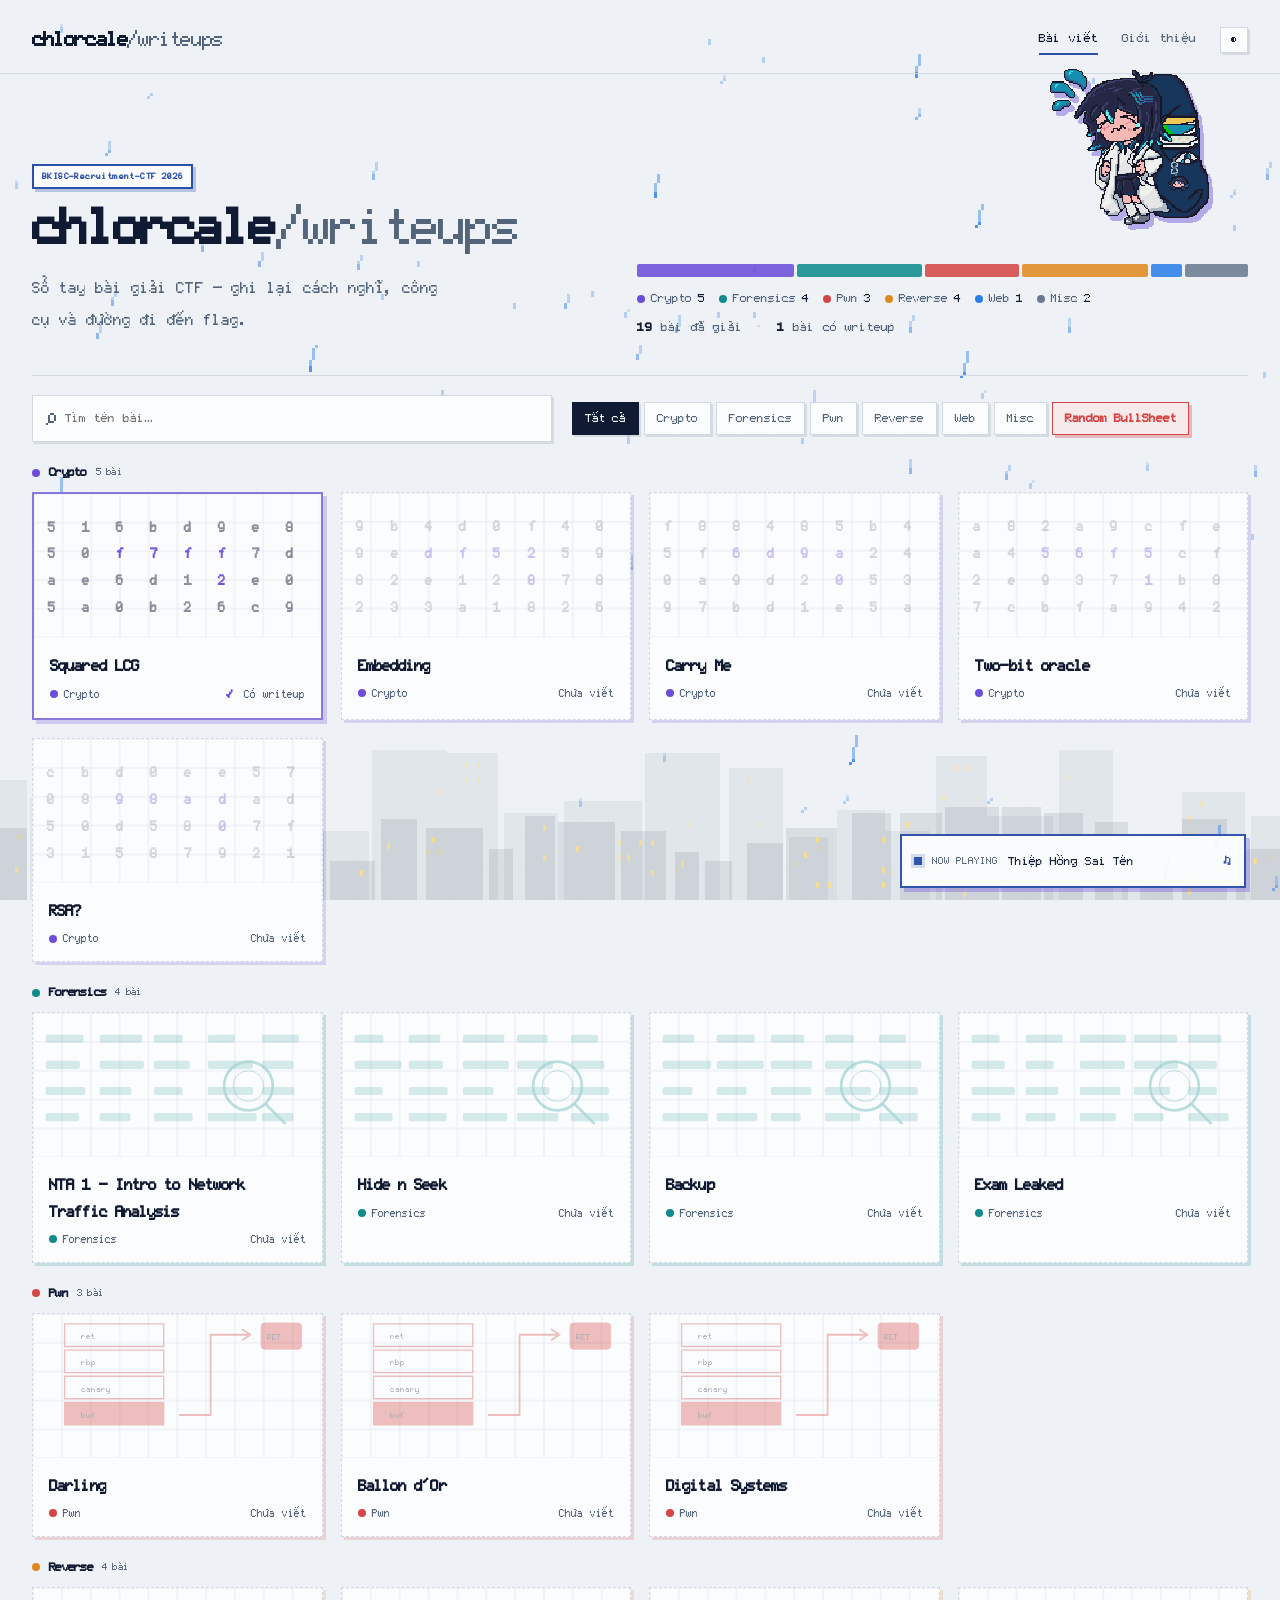
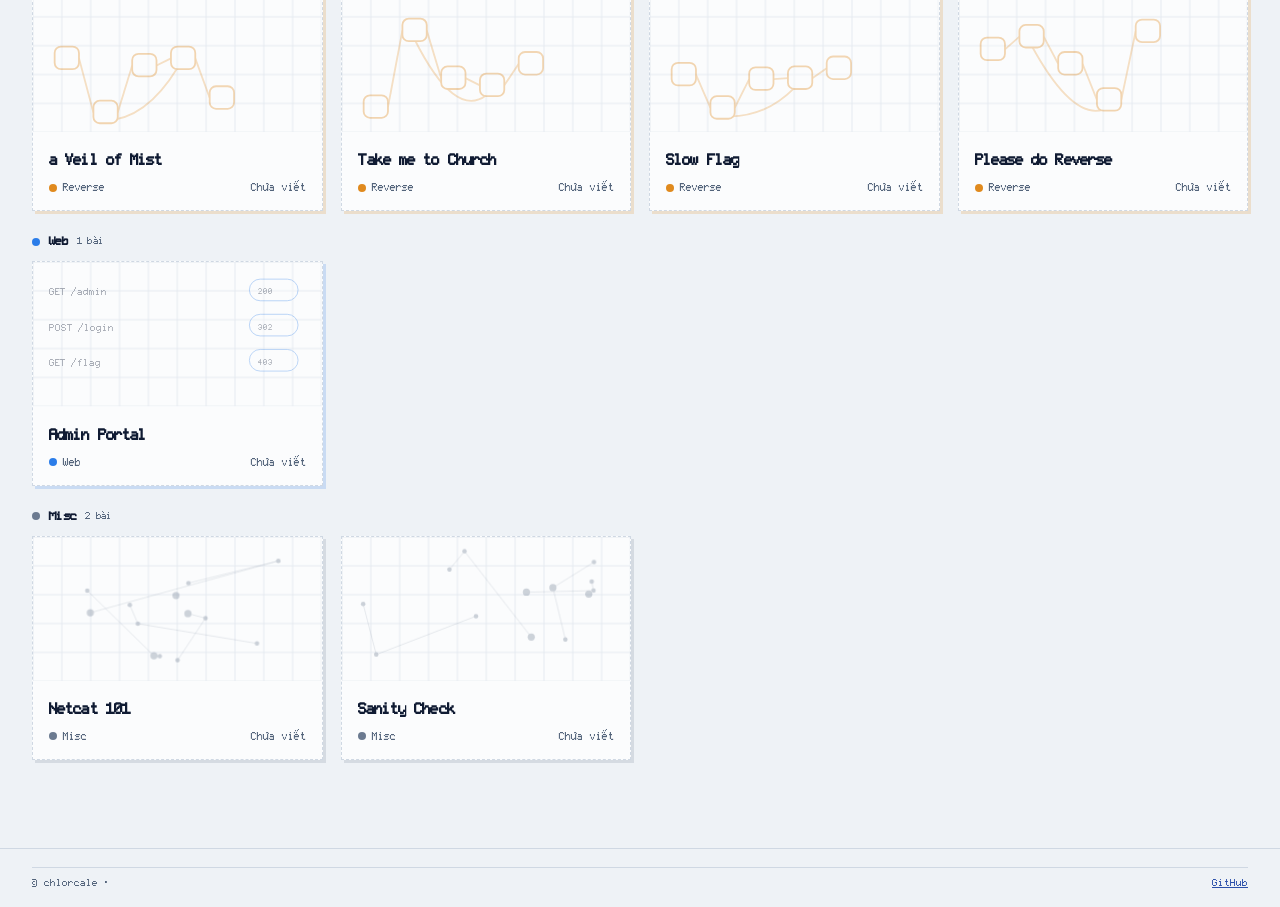
==== index.html @ 77389b3e "fix position" ====
﻿<!doctype html>
<html lang="vi">
<head>
<meta charset="utf-8">
<meta name="viewport" content="width=device-width, initial-scale=1">
<meta name="description" content="Sổ tay writeup CTF của chlorcale — ghi lại đề bài, kỹ thuật và cách giải.">
<meta property="og:type" content="website">
<meta property="og:title" content="BKISC-Recruitment-CTF 2026 · chlorcale/writeups">
<meta property="og:description" content="Sổ tay những bài CTF đã giải — ghi lại cách nghĩ, công cụ và đường đi đến flag.">
<meta property="og:url" content="https://chlorcale.github.io/">
<title>BKISC-Recruitment-CTF 2026 · chlorcale/writeups</title>
<link rel="icon" type="image/svg+xml" href="favicon.svg">
<link rel="preconnect" href="https://fonts.googleapis.com">
<link rel="preconnect" href="https://fonts.gstatic.com" crossorigin>
<link rel="stylesheet" media="print" onload="this.media='all'" href="https://fonts.googleapis.com/css2?family=Barlow+Condensed:wght@600;700;800&family=Inter:wght@400;500;600;700&family=JetBrains+Mono:wght@400;600&family=Newsreader:ital,opsz,wght@0,6..72,400;0,6..72,600;1,6..72,400&display=swap&subset=vietnamese">
<link rel="stylesheet" href="style.css?v=20261029-2">
</head>
<body>
<header class="top">
  <a class="brand" href="#/">chlorcale<span>/writeups</span></a>
  <nav>
    <a href="#/" data-v="home">Bài viết</a>
    <a href="#/about" data-v="about">Giới thiệu</a>
    <button id="theme-toggle" class="theme-toggle" type="button" aria-label="Đổi giao diện" aria-pressed="false">◐</button>
  </nav>
</header>
<canvas id="rain" class="ambient-rain" aria-hidden="true"></canvas>
<div id="chloe-backdrop" class="page-backdrop" aria-hidden="true">
  <span class="backdrop-label">CHLOR / PIXEL ARCHIVE</span>
  <div class="backdrop-terminal" aria-hidden="true"><span>BKISC // SECURE ARCHIVE</span><b>ACCESS GRANTED</b><code>01000010 01001011<br>CTF 2026 · PIXEL SYSTEM</code><i>▰ ▱ ▰ ▰ ▱ ▰ ▱ ▰</i></div>
  <span class="backdrop-caption">CTF NOTES · PIXEL NIGHT</span>
</div>
<div id="melanie-sprite" class="melanie-sprite" role="img" aria-label="Melanie, sprite pixel chuyển động">
  <span class="sprite-name">Melanie</span>
  <img class="melanie-art" src="assets/melanie-hcmut.png" data-still="assets/melanie-hcmut.png" data-animation="assets/melanie-hcmut.webp" alt="Melanie sprite">
</div>
<main id="app"><p class="muted">Đang tải…</p></main>
<footer class="site-footer">
  <div class="footer-credit">© chlorcale · <a href="https://github.com/chlorcale">GitHub</a></div>
</footer>
<aside class="footer-music music-dock" id="music-dock" aria-label="Danh sách nhạc">
  <div id="music-dock-panel" class="dock-panel">
    <div class="playlist-heading"><span class="music-pixels" aria-hidden="true">▰ ▱ ▰ ▰ ▱</span><span class="music-copy"><small>BKISC SOUNDTRACK · 02</small><strong id="music-title">Thiệp Hồng Sai Tên</strong><small id="music-artist">Saxophone · Tạ Trung Đức</small></span></div>
    <div class="playlist" id="playlist"><button type="button" class="track selected" data-track="0" aria-pressed="true"><span class="track-index">01</span><span>Thiệp Hồng Sai Tên</span><small>Sax</small></button><button type="button" class="track" data-track="1" aria-pressed="false"><span class="track-index">02</span><span>Đớn Đau Vô Cùng</span><small>Lofi</small></button></div>
    <div class="player-controls"><button id="music-prev" type="button" aria-label="Bài trước">◂|</button><button id="music-toggle" type="button" aria-label="Phát nhạc" aria-pressed="false">▶ <span>Phát</span></button><button id="music-next" type="button" aria-label="Bài tiếp theo">|▸</button><button id="music-mute" type="button" aria-label="Tắt tiếng" aria-pressed="false">🔊</button></div>
  </div>
  <button class="dock-strip" id="music-panel-toggle" type="button" aria-expanded="false" aria-controls="music-dock-panel"><span class="dock-led"></span><span>NOW PLAYING</span><strong id="dock-title">Thiệp Hồng Sai Tên</strong><span class="dock-note">♫</span></button>
  <audio id="site-track" preload="none"></audio>
  <audio id="dio-sfx" preload="auto" src="assets/Za%20Warudo%20Time%20stop%20sound%20effect%20%2B%20DIO%20HTFT%20voice%20line.mp3"></audio>
</aside>
<div id="bullsheet-overlay" class="bullsheet-overlay" aria-hidden="true">
  <div class="bullsheet-flash" aria-hidden="true"></div>
  <div class="bullsheet-stage" aria-hidden="true">
    <div class="dio-entrance"><div class="sprite-frame dio-frame" data-anchor="bottom">
      <img class="dio-anim" src="assets/dio_and_theworld/dio-point-hold.png" alt="">
    </div></div>
    <div class="dio-caption" aria-hidden="true">ZA WARUDO!</div>
    <div class="world-entrance"><div class="sprite-frame world-frame" data-anchor="center" data-pose="0">
      <img src="assets/dio_and_theworld/the-world-pose-0.png" alt="">
      <img src="assets/dio_and_theworld/the-world-pose-1.png" alt="">
      <img src="assets/dio_and_theworld/the-world-pose-2.png" alt="">
      <img src="assets/dio_and_theworld/the-world-pose-3.png" alt="">
    </div></div>
    <div class="bull-crack"></div>
  </div>
  <button id="bullsheet-reset" class="bullsheet-reset" type="button">RESET EFFECT · ESC</button>
</div>
<script src="app.js?v=20261029-3"></script>
<script src="rain.js?v=20261029-2"></script>
</body>
</html>
---- style.css ----
﻿:root{color-scheme:light;--bg:#EEF2F6;--paper:#FBFCFD;--ink:#101B33;--muted:#53647b;--line:#CFD8E3;--accent:#2B50AA;--mark:#FFE27A;--markink:#241d04;--code:#111827;--cat-crypto:#6C4DDB;--cat-forensics:#0F8B8D;--cat-pwn:#D64545;--cat-reverse:#E08A1E;--cat-web:#2B7DE9;--cat-misc:#6B7A90;--heading:"Barlow Condensed", "Arial Narrow", "Segoe UI", sans-serif;--serif:"Newsreader", Georgia, "Times New Roman", serif;--mono:"JetBrains Mono", "Cascadia Code", Consolas, monospace;--shadow:0 4px 14px rgba(24,42,71,.06)}
:root[data-theme=dark]{color-scheme:dark;--bg:#0E1522;--paper:#141D2E;--ink:#DDE5F1;--muted:#A0AEC2;--line:#26334A;--accent:#86AAFF;--mark:#E9C94B;--markink:#1c1808;--code:#080D15;--cat-crypto:#9B84FF;--cat-forensics:#42C4C1;--cat-pwn:#FF7777;--cat-reverse:#FFB64E;--cat-web:#73B1FF;--cat-misc:#A6B4C9;--shadow:0 6px 20px rgba(0,0,0,.2)}
*{box-sizing:border-box}html{scroll-padding-top:2rem;scroll-behavior:smooth}body{margin:0;background-color:var(--bg);color:var(--ink);font:16px/1.55 "Inter",Arial,sans-serif;background-image:linear-gradient(var(--line) 1px,transparent 1px),linear-gradient(90deg,var(--line) 1px,transparent 1px);background-size:32px 32px;background-attachment:fixed}body:before{content:"";position:fixed;inset:0;background:var(--bg);opacity:.91;pointer-events:none;z-index:-1}a{color:var(--accent)}button,input{font:inherit;color:inherit}button{cursor:pointer}button:focus-visible,a:focus-visible,input:focus-visible{outline:3px solid var(--accent);outline-offset:3px}::selection{background:var(--mark);color:#101B33}
.top{max-width:1180px;margin:auto;padding:20px 32px 13px;display:flex;align-items:center;justify-content:space-between;border-bottom:1px solid var(--line)}.brand{font:700 20px var(--mono);color:var(--ink);text-decoration:none;letter-spacing:-1.4px}.brand span,.hero h1 span{color:var(--muted);font-weight:400}.top nav{display:flex;align-items:center;gap:24px}.top nav a{font:500 13px var(--mono);text-decoration:none;color:var(--muted);padding:7px 0;border-bottom:2px solid transparent}.top nav a.on,.top nav a:hover{color:var(--ink);border-color:var(--accent)}.theme-toggle{border:1px solid var(--line);background:var(--paper);border-radius:4px;padding:6px 10px;font:12px var(--mono)}
main{max-width:1180px;margin:auto;padding:32px 32px 72px;min-height:75vh}footer{max-width:1180px;margin:auto;padding:20px 32px 32px;border-top:1px solid var(--line);color:var(--muted);font:12px var(--mono)}footer a{color:inherit}
h1,h2,h3{font-family:var(--heading);letter-spacing:-.025em}h1{font-size:clamp(38px,6vw,66px);line-height:.98;font-weight:750;letter-spacing:-.045em;margin:0}h2{font-size:25px;line-height:1.1}h3{font-size:20px}.hero{display:grid;grid-template-columns:minmax(270px,1fr) minmax(390px,1.13fr);gap:52px;align-items:end;padding:33px 0 30px;border-bottom:1px solid var(--line)}.hero h1{white-space:nowrap}.lede{color:var(--muted);font-size:15px;line-height:1.65;max-width:48ch;margin:14px 0 0}.overview{padding-bottom:2px}.distribution{display:flex;height:13px;gap:3px;margin-bottom:12px}.dist-segment{flex:var(--share) 1 0;min-width:8px;border:0;border-radius:2px;background:var(--cat);opacity:.87;padding:0;transition:opacity .15s}.dist-segment:hover,.dist-segment.selected{opacity:1;outline:2px solid var(--ink);outline-offset:2px}.dist-labels{display:flex;flex-wrap:wrap;gap:5px 14px}.dist-label{display:inline-flex;gap:6px;align-items:center;border:0;background:none;padding:2px 0;color:var(--muted);font:11px var(--mono)}.dist-label i,.card-meta i,.group h2 i,.post-cat i{width:8px;height:8px;border-radius:50%;background:var(--cat);display:inline-block}.dist-label span{color:var(--ink)}.stats{margin:12px 0 0;color:var(--muted);font:12px var(--mono)}.stats strong{color:var(--ink);font-weight:600}.stats span{padding:0 5px;color:var(--line)}
.library{padding-top:19px}.tools{display:flex;align-items:center;gap:20px;flex-wrap:wrap;margin-bottom:12px}.search-wrap{display:flex;align-items:center;gap:7px;min-width:240px;flex:1;max-width:410px;background:var(--paper);border:1px solid var(--line);padding:0 11px;border-radius:3px;color:var(--muted)}.search-wrap>span{font:24px var(--mono);line-height:1}.search-wrap input{width:100%;border:0;outline:0!important;background:transparent;padding:9px 0;font:12px var(--mono);color:var(--ink)}.filters{display:flex;gap:5px;flex-wrap:wrap}.filter{border:1px solid var(--line);background:var(--paper);padding:5px 10px;border-radius:3px;color:var(--muted);font:11px var(--mono)}.filter.active{border-color:var(--ink);background:var(--ink);color:var(--bg)}.group{margin:23px 0 0}.group h2{margin:0 0 12px;display:flex;align-items:center;gap:9px;font:600 13px var(--mono);letter-spacing:0;color:var(--ink)}.group h2 span{color:var(--muted);font-size:11px;font-weight:400}.grid{display:grid;grid-template-columns:repeat(auto-fill,minmax(min(100%,260px),1fr));gap:12px}.card{display:flex;min-width:0;flex-direction:column;color:inherit;background:var(--paper);border:1px solid var(--line);border-radius:3px;text-decoration:none;overflow:hidden;box-shadow:var(--shadow)}.card.is-done{border:2px solid color-mix(in srgb,var(--cat) 70%,var(--line))}.card.is-todo{border-style:dashed}.cover{display:block;aspect-ratio:2/1;background:var(--paper);overflow:hidden}.cover svg{width:100%;height:100%;display:block}.cover-art{color:var(--ink)}.grid-bg{opacity:.55}.hex{font:600 18px var(--mono);fill:var(--ink);opacity:.48}.glow{fill:var(--accent);opacity:.95}.packet{fill:var(--accent);opacity:.48}.lens,.lens-inner{fill:none;stroke:var(--accent);stroke-width:3;opacity:.8}.lens-inner{stroke-width:1}.stack rect{fill:var(--paper);stroke:var(--accent);stroke-width:1.5}.stack rect:first-child,.ret{fill:var(--accent);stroke:var(--accent)}.labels text,.small{font:10px var(--mono);fill:var(--ink)}.labels text:first-child,.small{fill:var(--ink)}.arrow,.flow,.star-line{fill:none;stroke:var(--accent);stroke-width:2}.flow{opacity:.75}.node{fill:var(--paper);stroke:var(--accent);stroke-width:2}.request{font:12px var(--mono);fill:var(--ink)}.status-pill{fill:var(--paper);stroke:var(--accent)}.star-line{stroke-width:1;opacity:.5}.star-dot{fill:var(--accent)}.faded{opacity:.34}.card-info{display:grid;grid-template-columns:1fr auto;gap:7px 10px;padding:11px 13px 12px}.card-title{grid-column:1/-1;font:650 19px/1.08 var(--heading);letter-spacing:-.01em}.card:hover .card-title{color:var(--accent)}.card-meta{display:flex;align-items:center;gap:6px;color:var(--muted);font:10px var(--mono)}.status{align-self:center;color:var(--muted);font:10px var(--mono)}.check{color:var(--cat);font-weight:700;font-size:14px;margin-right:4px}.empty{color:var(--muted);padding:32px 0}
.back{display:inline-block;color:var(--muted);text-decoration:none;font:12px var(--mono);margin:0 0 20px}.back:hover{color:var(--accent)}.post-layout{display:grid;grid-template-columns:minmax(0,720px) 190px;gap:42px;justify-content:center;align-items:start}.post-main{min-width:0}.post-head{border-bottom:1px solid var(--line);padding-bottom:20px;margin-bottom:25px}.post-cat{display:flex;align-items:center;gap:7px;color:var(--muted);font:12px var(--mono);margin-bottom:10px}.post-cat i{width:9px;height:9px}.post-head h1{font-size:clamp(36px,5vw,56px);line-height:1.02}.techs{display:flex;flex-wrap:wrap;gap:6px;margin-top:17px}.tag{display:inline-block;background:var(--mark);color:var(--markink);padding:3px 8px;border-radius:2px;font:11px var(--mono)}article{max-width:720px;font:17px/1.68 var(--serif)}article h2{font-size:27px;margin:34px 0 12px;line-height:1.1}article h3{font-size:21px;margin:27px 0 9px;line-height:1.18}article p{margin:0 0 16px}article ul,article ol{padding-left:24px;margin:0 0 18px}article li{padding-left:3px;margin:4px 0}article a{overflow-wrap:anywhere}article code{font: .82em var(--mono);background:color-mix(in srgb,var(--line) 48%,transparent);padding:.12em .32em;border-radius:2px}article pre{margin:0 0 20px;padding:17px;overflow-x:auto;white-space:pre;background:var(--code);color:#E6EDF3;border:1px solid #273246;border-radius:3px;line-height:1.55}article pre code{font:12px/1.55 var(--mono);padding:0;background:none;color:inherit}article blockquote{margin:18px 0;padding:10px 16px;border-left:3px solid var(--accent);background:color-mix(in srgb,var(--paper) 70%,var(--line));color:var(--muted)}article blockquote p:last-child{margin-bottom:0}article table{display:block;overflow-x:auto;border-collapse:collapse;max-width:100%;font-size:.9em}article th,article td{padding:7px 10px;border:1px solid var(--line);white-space:nowrap}article img{max-width:100%}.code-label{display:flex;justify-content:space-between;align-items:center;margin:0;background:#1b2637;color:#b6c4d8;padding:5px 10px;font:10px var(--mono);border:1px solid #273246;border-bottom:0;border-radius:3px 3px 0 0}.code-label+pre{border-radius:0 0 3px 3px}.copy{border:1px solid #53647b;background:transparent;color:#dbe5f2;border-radius:2px;padding:3px 8px;font:10px var(--mono)}.tech-callout-title{margin-bottom:0!important;padding:13px 16px 5px;border-left:3px solid var(--accent);background:color-mix(in srgb,var(--paper) 72%,var(--line));}.tech-callout-item{margin:0;padding:6px 16px;border-left:3px solid var(--accent);background:color-mix(in srgb,var(--paper) 72%,var(--line))}.tech-callout-item:last-of-type{padding-bottom:14px;margin-bottom:22px}.step-badge{display:inline-grid;place-items:center;width:28px;height:28px;margin-right:9px;border:1px solid var(--accent);border-radius:50%;color:var(--accent);font:12px var(--mono);vertical-align:2px}.flag-ticket{position:relative;display:flex;align-items:center;justify-content:space-between;gap:12px;border:1px dashed var(--accent);padding:15px 13px;background:color-mix(in srgb,var(--paper) 75%,var(--line));font:13px var(--mono);overflow-wrap:anywhere}.flag-ticket code{font:inherit;background:none;padding:0}.flag-copy{flex:none;background:var(--ink);border-color:var(--ink);color:var(--bg)}.toc{position:sticky;top:25px;padding:12px 0 0 15px;border-left:1px solid var(--line)}.toc h2{font:600 12px var(--mono);margin:0 0 10px}.toc nav{display:flex;flex-direction:column;gap:5px}.toc a{color:var(--muted);font:11px/1.4 var(--mono);text-decoration:none}.toc a.sub{padding-left:11px;font-size:10px}.toc a.current{color:var(--accent);font-weight:700}.read-progress{position:fixed;z-index:5;top:0;left:0;height:3px;width:100%;background:var(--accent);transform:scaleX(0);transform-origin:left}.post-nav{display:flex;justify-content:space-between;gap:15px;margin-top:38px;padding-top:14px;border-top:1px solid var(--line);font:12px var(--mono)}.post-nav a{max-width:48%;text-decoration:none}.post-nav a:hover{color:var(--ink)}.post-nav .next{text-align:right;margin-left:auto}.todo-panel{border:1px dashed var(--line);background:var(--paper);padding:18px}.todo-cover{margin:-18px -18px 18px}.todo-cover svg{display:block;width:100%;height:auto}.todo-panel h2{font-size:27px;margin:0 0 7px}.todo-panel p{color:var(--muted);max-width:55ch}.todo-panel pre{overflow:auto;background:var(--code);color:#e6edf3;padding:12px;font:12px var(--mono)}.about{max-width:720px;margin:40px auto}.about h1{margin-bottom:20px}.about p{font:18px/1.7 var(--serif);max-width:60ch}
@media(max-width:999px){.post-layout{display:block;width:100%;max-width:100%}.toc{display:none}.post-main{width:100%;min-width:0;max-width:720px;margin:auto}article{width:100%;min-width:0;overflow-wrap:anywhere}}
@media(max-width:700px){.top{padding:16px 18px 10px}.top nav{gap:13px}.top nav a{font-size:11px}main{padding:24px 18px 55px}.hero{grid-template-columns:1fr;gap:22px;padding-top:27px}.hero h1{font-size:clamp(37px,9vw,58px)}.tools{gap:11px}.search-wrap{max-width:none}.filters{gap:4px}.filter{padding:5px 8px}.grid{grid-template-columns:repeat(auto-fill,minmax(min(100%,260px),1fr))}footer{padding-left:18px;padding-right:18px}}
@media(max-width:420px){body{font-size:15px}.top{padding:11px 13px;display:block}.brand{font-size:15px}.top nav{justify-content:flex-end;gap:12px;margin-top:8px}.top nav a{font-size:10px}.top nav a[data-v=about]{display:none}.theme-toggle{padding:4px 7px;font-size:10px}main{padding-left:13px;padding-right:13px}.hero h1{font-size:37px}.dist-labels{gap:3px 10px}.dist-label{font-size:10px}.card-info{padding:10px}.post-layout{display:block!important;width:100%!important}.post-main{width:100%!important;max-width:100%!important;min-width:0!important}.post-main article{display:block;width:100%;max-width:100%;min-width:0;white-space:normal;overflow-wrap:anywhere}.post-main article p,.post-main article li{max-width:100%;white-space:normal;overflow-wrap:anywhere}.post-head h1{font-size:36px}.post-nav{font-size:10px}}
@keyframes draw-cover{to{stroke-dashoffset:0}}.cover-art path,.cover-art rect,.cover-art circle{stroke-dasharray:450;stroke-dashoffset:450;animation:draw-cover .85s ease-out forwards}
@media(prefers-reduced-motion:reduce){*,*::before,*::after{scroll-behavior:auto!important;animation:none!important;transition:none!important}.cover-art path,.cover-art rect,.cover-art circle{stroke-dasharray:none;stroke-dashoffset:0}}
.site-footer{display:grid;grid-template-columns:1fr auto;gap:17px 26px;align-items:center;padding-top:18px;padding-bottom:18px}.footer-tribute{display:flex;align-items:center;gap:13px}.pixel-mascot{width:58px;height:58px;image-rendering:pixelated;shape-rendering:crispEdges;background:var(--paper);border:2px solid var(--ink);box-shadow:4px 4px 0 var(--cat-pwn)}.footer-tribute span,.music-copy{display:grid;gap:3px}.footer-tribute strong{font:700 17px var(--heading);color:var(--ink)}.footer-tribute small,.music-copy small{font:9px var(--mono);color:var(--muted);letter-spacing:.03em}.footer-music{display:flex;align-items:center;gap:12px;padding:9px 12px;border:1px solid var(--line);background:var(--paper);box-shadow:3px 3px 0 color-mix(in srgb,var(--cat-crypto) 35%,var(--paper))}.music-pixels{font:15px var(--mono);letter-spacing:-4px;color:var(--cat-crypto);white-space:nowrap}.music-copy strong{font:600 12px var(--mono);color:var(--ink)}#music-toggle,#music-mute{border:1px solid var(--ink);background:var(--ink);color:var(--bg);padding:7px 9px;font:11px var(--mono);white-space:nowrap}#music-toggle{min-width:92px}#music-mute{width:38px;font-family:Arial,sans-serif}#music-toggle[aria-pressed=true],#music-mute[aria-pressed=true]{background:var(--mark);border-color:var(--mark);color:var(--markink)}.footer-credit{grid-column:1/-1;display:flex;justify-content:space-between;gap:12px;padding-top:10px;border-top:1px solid var(--line);font:11px var(--mono);color:var(--muted)}.footer-credit a{color:var(--accent)}@media(max-width:700px){.site-footer{grid-template-columns:1fr;gap:14px}.footer-music{justify-self:start;max-width:100%}.footer-credit{grid-column:1;flex-wrap:wrap}}@media(max-width:420px){.site-footer{padding-left:13px;padding-right:13px}.footer-music{gap:8px;padding:8px}.music-pixels{display:none}.music-copy strong{font-size:10px}#music-toggle{min-width:84px}.footer-credit{font-size:9px}}
.footer-music{display:grid;grid-template-columns:minmax(0,1fr) auto;gap:9px 14px;width:min(100%,440px);padding:12px}.playlist-heading{grid-column:1/-1;display:flex;align-items:center;gap:11px;padding-bottom:8px;border-bottom:1px solid var(--line)}.playlist-heading .music-copy strong{font:700 15px var(--heading)}.playlist{grid-column:1/-1;display:grid;gap:3px}.track{display:grid;grid-template-columns:28px 1fr auto;align-items:center;gap:8px;text-align:left;border:1px solid transparent;background:transparent;color:var(--muted);padding:6px 7px;font:11px var(--mono)}.track small{color:var(--muted);font-size:9px}.track-index{color:var(--cat-crypto)}.track.selected{background:color-mix(in srgb,var(--cat-crypto) 10%,var(--paper));border-color:color-mix(in srgb,var(--cat-crypto) 38%,var(--line));color:var(--ink)}.track.selected .track-index{font-weight:700}.player-controls{grid-column:1/-1;display:flex;align-items:center;justify-content:center;gap:7px;padding-top:3px}.player-controls button{min-width:36px;height:30px;border:1px solid var(--line);background:var(--paper);color:var(--ink);font:12px var(--mono)}.player-controls #music-toggle{min-width:98px;border-color:var(--ink);background:var(--ink);color:var(--bg)}.player-controls #music-toggle[aria-pressed=true],.player-controls #music-mute[aria-pressed=true]{background:var(--mark);border-color:var(--mark);color:var(--markink)}#site-track{display:none}@media(max-width:420px){.footer-music{width:100%;grid-template-columns:minmax(0,1fr);gap:7px}.playlist-heading,.playlist,.player-controls{grid-column:1}.playlist-heading .music-pixels{display:block}.playlist-heading .music-copy strong{font-size:13px}.player-controls{justify-content:flex-start}}
.top,#app,.site-footer{position:relative;z-index:2}main{padding-bottom:180px}body.article-open .page-backdrop{display:none}body.show-backdrop .page-backdrop{display:block}.page-backdrop{display:none;position:fixed;z-index:0;right:4vw;bottom:10vh;width:min(38vw,470px);pointer-events:none;color:var(--accent);opacity:.13;filter:saturate(.72)}.backdrop-mascot{display:block;width:100%;height:auto;image-rendering:pixelated;shape-rendering:crispEdges;filter:drop-shadow(10px 10px 0 color-mix(in srgb,var(--cat-crypto) 38%,transparent))}.backdrop-label,.backdrop-caption{display:block;font:9px var(--mono);letter-spacing:.12em;color:var(--accent);text-align:right}.backdrop-caption{margin-top:9px;color:var(--muted)}.music-dock{position:fixed;z-index:20;right:18px;bottom:14px;width:min(252px,calc(100vw - 24px));max-height:42vh;overflow:auto;opacity:.94;backdrop-filter:blur(8px);background:color-mix(in srgb,var(--paper) 94%,transparent);box-shadow:4px 4px 0 color-mix(in srgb,var(--cat-crypto) 28%,transparent);border:1px solid var(--line);border-radius:0}.music-dock:hover,.music-dock:focus-within{opacity:1}.music-dock .playlist-heading{gap:8px;padding-bottom:6px}.music-dock .music-pixels{font-size:12px}.music-dock .music-copy strong{font-size:13px}.music-dock .music-copy small{font-size:8px}.music-dock .track{padding:5px 6px;font-size:10px}.music-dock .player-controls{gap:5px}.music-dock .player-controls button{height:28px;min-width:32px}.music-dock .player-controls #music-toggle{min-width:84px}.music-dock .player-controls #music-mute{width:34px}.card,.filter,.search-wrap,.theme-toggle,.article,.todo-panel{border-radius:0}.card{box-shadow:3px 3px 0 color-mix(in srgb,var(--cat) 19%,transparent)}.card.is-done{box-shadow:4px 4px 0 color-mix(in srgb,var(--cat) 25%,transparent)}.card-title,.group h2,article h2,article h3,.post-head h1,.hero h1{font-family:var(--mono);letter-spacing:-.05em}.card-title{font-size:15px;line-height:1.35}.group h2{font-size:12px}article h2{font-size:20px;border-left:4px solid var(--accent);padding:8px 11px;background:color-mix(in srgb,var(--paper) 84%,var(--line));box-shadow:3px 3px 0 color-mix(in srgb,var(--accent) 18%,transparent)}article h3{display:flex;align-items:center;gap:7px;font-size:15px;padding:6px 0;border-bottom:1px dashed var(--line)}.step-badge{flex:none;border-radius:0;box-shadow:2px 2px 0 color-mix(in srgb,var(--accent) 28%,transparent)}article pre,.flag-ticket,.tech-callout-title,.tech-callout-item{border-radius:0!important}article pre,.flag-ticket{box-shadow:4px 4px 0 color-mix(in srgb,var(--ink) 14%,transparent)}.filter,.search-wrap,.theme-toggle{box-shadow:2px 2px 0 color-mix(in srgb,var(--ink) 10%,transparent)}.tag{border-radius:0;box-shadow:2px 2px 0 color-mix(in srgb,var(--mark) 45%,var(--line))}@media(max-width:700px){.page-backdrop{right:-8vw;bottom:18vh;width:min(58vw,300px);opacity:.095}.music-dock{right:12px;bottom:12px;width:min(244px,calc(100vw - 24px));max-height:38vh}main{padding-bottom:205px}}@media(max-width:420px){.music-dock{right:10px;bottom:10px;width:min(238px,calc(100vw - 20px));opacity:.97}.page-backdrop{right:-13vw;bottom:22vh;width:64vw;opacity:.075}main{padding-bottom:190px}}
.event-stamp{display:inline-block;margin:0 0 12px;padding:5px 8px;border:2px solid var(--accent);background:var(--paper);box-shadow:3px 3px 0 color-mix(in srgb,var(--accent) 28%,transparent);color:var(--accent);font:700 10px var(--mono);letter-spacing:.04em}
.hero h1{font-size:clamp(28px,4vw,46px);white-space:normal;overflow-wrap:anywhere}
.page-backdrop{opacity:.2}.backdrop-label,.backdrop-caption{font-size:10px;text-shadow:1px 1px var(--paper)}
.melanie-sprite{display:none;position:fixed;z-index:1;left:clamp(12px,3vw,38px);bottom:clamp(18px,8vh,76px);width:76px;pointer-events:none;image-rendering:pixelated;filter:drop-shadow(4px 4px 0 color-mix(in srgb,var(--cat-pwn) 42%,transparent));transform-origin:center bottom}
.show-backdrop .melanie-sprite{display:block;animation:melanie-idle 2.8s steps(4,end) infinite}
.sprite-name{display:block;margin-bottom:4px;color:var(--accent);font:9px var(--mono);text-shadow:1px 1px var(--paper)}
.melanie-sprite svg{display:block;width:100%;height:auto;image-rendering:pixelated}
.melanie-eyes{transform-box:fill-box;transform-origin:center;animation:melanie-blink 4.8s steps(1,end) infinite}
@keyframes melanie-idle{0%,100%{transform:translateY(0)}50%{transform:translateY(-4px)}}
@keyframes melanie-blink{0%,92%,96%,100%{transform:scaleY(1)}94%{transform:scaleY(.12)}}
@media(max-width:700px){.page-backdrop{opacity:.16}.melanie-sprite{left:8px;bottom:18px;width:54px}.sprite-name{font-size:8px}.event-stamp{font-size:9px}}
@media(max-width:420px){.page-backdrop{opacity:.13}.melanie-sprite{left:6px;bottom:12px;width:44px}}
@media(prefers-reduced-motion:reduce){.show-backdrop .melanie-sprite,.melanie-eyes{animation:none!important}}
.melanie-sprite .melanie-video{display:block;width:100%;height:auto;aspect-ratio:1;object-fit:contain;background:#f7f8fb;border:3px solid #252944;box-shadow:3px 3px 0 #8b70c8;image-rendering:pixelated}
@font-face{font-family:PoxiaoPixel;src:url("assets/poxiao-pixel-12px-square.woff2") format("woff2");font-style:normal;font-weight:400;font-display:swap}
:root{--pixel:"PoxiaoPixel","JetBrains Mono","Cascadia Code",monospace;--heading:var(--pixel);--mono:var(--pixel)}
:root[data-theme=dark]{--bg:#07141E;--paper:#0D2938;--ink:#D8F7EB;--muted:#77B9C8;--line:#205062;--accent:#70E8AF;--mark:#8AE9BC;--markink:#08231C;--code:#07131D;--cat-crypto:#A796FF;--cat-forensics:#53D1C6;--cat-pwn:#FF8585;--cat-reverse:#FFC56B;--cat-web:#78C6FF;--cat-misc:#A5C3CF}
body{font-family:var(--pixel);background-image:linear-gradient(color-mix(in srgb,var(--line) 58%,transparent) 1px,transparent 1px),linear-gradient(90deg,color-mix(in srgb,var(--line) 58%,transparent) 1px,transparent 1px)}
article{font:16px/1.85 var(--pixel)}article code,article pre code{font-family:var(--pixel)}
.melanie-sprite{width:clamp(132px,16vw,208px);left:clamp(10px,2.2vw,28px);bottom:clamp(16px,4vh,38px);filter:drop-shadow(5px 5px 0 color-mix(in srgb,var(--accent) 38%,transparent))}
.melanie-art{display:block;width:100%;height:auto;image-rendering:pixelated;background:transparent;filter:drop-shadow(3px 3px 0 color-mix(in srgb,var(--cat-crypto) 42%,transparent))}
@media(max-width:700px){.melanie-sprite{width:clamp(102px,27vw,142px);left:8px;bottom:12px}}
@media(max-width:420px){.melanie-sprite{width:98px;left:5px;bottom:8px}}
.music-dock{position:fixed;z-index:30;right:18px;bottom:0;width:min(340px,calc(100vw - 24px));max-height:min(54vh,380px);display:flex;flex-direction:column;gap:0;overflow:visible;opacity:.96;transform:translateY(calc(100% - 48px));transition:transform .38s cubic-bezier(.2,.8,.2,1);background:transparent;border:0;box-shadow:none;backdrop-filter:none}
.music-dock:hover,.music-dock:focus-within,.music-dock.is-open{opacity:1;transform:translateY(0)}
.music-dock .dock-panel{order:0;min-height:0;max-height:min(54vh,330px);overflow:auto;visibility:hidden;opacity:0;transition:opacity .2s ease;background:color-mix(in srgb,var(--paper) 97%,transparent);border:2px solid var(--accent);border-bottom:0;box-shadow:5px 0 0 color-mix(in srgb,var(--accent) 30%,transparent);padding:10px}
.music-dock:hover .dock-panel,.music-dock:focus-within .dock-panel,.music-dock.is-open .dock-panel{visibility:visible;opacity:1}
.dock-strip{order:1;width:100%;height:48px;flex:none;display:flex;align-items:center;gap:10px;padding:0 12px;border:2px solid var(--accent);background:var(--paper);color:var(--ink);box-shadow:5px 5px 0 color-mix(in srgb,var(--accent) 27%,transparent);text-align:left;font:10px var(--pixel);cursor:pointer}
.dock-strip>span:nth-child(2){color:var(--muted);white-space:nowrap}.dock-strip strong{min-width:0;overflow:hidden;text-overflow:ellipsis;white-space:nowrap;font:12px var(--pixel);color:var(--ink)}.dock-led{width:8px;height:8px;flex:none;background:var(--accent);box-shadow:0 0 0 3px color-mix(in srgb,var(--accent) 18%,transparent)}.dock-note{margin-left:auto;color:var(--accent);font-size:16px}
.music-dock .playlist-heading{padding-bottom:8px}.music-dock .music-copy strong{font:14px var(--pixel)}.music-dock .music-copy small{font:9px var(--pixel)}.music-dock .track{font:11px var(--pixel);border-radius:0}.music-dock .player-controls button{font:11px var(--pixel);border-radius:0}.music-dock .player-controls #music-toggle{min-width:104px}
@media(hover:none){.music-dock:not(.is-open){transform:translateY(calc(100% - 48px))}.music-dock.is-open{transform:translateY(0)}.music-dock:not(.is-open) .dock-panel{visibility:hidden;opacity:0}.music-dock.is-open .dock-panel{visibility:visible;opacity:1}}
@media(max-width:700px){.music-dock{right:12px;width:min(320px,calc(100vw - 24px));max-height:48vh}.music-dock .dock-panel{max-height:calc(48vh - 48px)}.dock-strip{height:46px}}
@media(max-width:420px){.music-dock{right:9px;width:calc(100vw - 18px)}.music-dock .dock-panel{padding:8px}}

@media(hover:hover){.music-dock:not(:hover):not(:focus-within):not(.is-open) .dock-panel{visibility:visible;opacity:0;pointer-events:none}}

/* Legibility and decorative balance pass */
body{font-size:18px;line-height:1.65;background-image:linear-gradient(color-mix(in srgb,var(--line) 35%,transparent) 1px,transparent 1px),linear-gradient(90deg,color-mix(in srgb,var(--line) 35%,transparent) 1px,transparent 1px),radial-gradient(ellipse at 78% 42%,color-mix(in srgb,var(--cat-crypto) 11%,transparent),transparent 34%),radial-gradient(ellipse at 10% 78%,color-mix(in srgb,var(--accent) 8%,transparent),transparent 30%);background-size:24px 24px,24px 24px,auto,auto}
body:before{opacity:.74}
.top,main,footer{max-width:1320px}
.top{padding-top:24px;padding-bottom:18px}.brand{font-size:24px}.top nav a{font-size:15px}main{padding-top:44px;padding-bottom:88px}
.hero{gap:64px;padding:42px 0 38px}.hero h1{font-size:clamp(38px,4.6vw,60px)}.lede{font-size:18px;line-height:1.8}.dist-label{font-size:14px}.stats{font-size:15px}
.search-wrap{max-width:520px;padding:3px 13px}.search-wrap input{font-size:15px;padding:12px 0}.filter{font-size:14px;padding:8px 12px}.group h2{font-size:15px}.grid{gap:18px}.card-title{font-size:18px;line-height:1.45}.card-meta,.status{font-size:13px}.card-info{padding:16px}
article{font-size:19px;line-height:1.9}.post-head h1{font-size:clamp(38px,5vw,62px)}article h2{font-size:24px}article h3{font-size:19px}article pre{font-size:15px}.post-nav{font-size:14px}
/* Melanie aligns with the content column and stays clear of the music dock. */
.melanie-sprite{left:max(12px,calc((100vw - 1320px)/2 - 178px));bottom:clamp(64px,10vh,100px);width:clamp(150px,14vw,218px)}
.melanie-sprite .sprite-name{font-size:13px;padding:5px 8px;background:var(--paper);border:1px solid var(--accent);display:table;margin:0 0 6px 10px;box-shadow:3px 3px 0 color-mix(in srgb,var(--accent) 24%,transparent)}
.melanie-art{max-height:42vh;object-fit:contain;object-position:bottom;filter:drop-shadow(5px 5px 0 color-mix(in srgb,var(--cat-crypto) 50%,transparent))}
/* Persistent readable player handle; only the playlist rises and sinks. */
.music-dock{right:22px;width:min(370px,calc(100vw - 24px));transform:none!important;bottom:0;gap:0}
.music-dock .dock-strip{height:54px;background:var(--paper);border:2px solid var(--accent);border-bottom:0;box-shadow:5px 0 0 color-mix(in srgb,var(--accent) 24%,transparent);font-size:12px}
.music-dock .dock-panel{order:0;transform:translateY(0);transition:transform .38s cubic-bezier(.2,.8,.2,1),opacity .2s ease;visibility:visible;opacity:0;pointer-events:none}
.music-dock .dock-strip{order:1}
.music-dock:hover .dock-panel,.music-dock:focus-within .dock-panel,.music-dock.is-open .dock-panel{opacity:1;pointer-events:auto}
.music-dock:not(:hover):not(:focus-within):not(.is-open) .dock-panel{transform:translateY(14px)}
.dock-strip strong{font-size:14px}.dock-strip>span:nth-child(2){font-size:11px}
.backdrop-terminal{position:absolute;right:5vw;top:34%;width:min(440px,35vw);padding:18px 22px;border:2px solid color-mix(in srgb,var(--cat-web) 45%,var(--line));background:color-mix(in srgb,var(--paper) 78%,transparent);box-shadow:8px 8px 0 color-mix(in srgb,var(--cat-crypto) 24%,transparent);display:grid;gap:14px;color:var(--muted);font:13px var(--pixel);transform:rotate(-2deg)}
.backdrop-terminal span{color:var(--cat-web);letter-spacing:.12em}.backdrop-terminal b{font-size:clamp(16px,2vw,24px);color:var(--accent);text-shadow:3px 3px 0 color-mix(in srgb,var(--accent) 22%,transparent)}.backdrop-terminal code{font:13px/1.8 var(--pixel);color:var(--ink)}.backdrop-terminal i{font-style:normal;letter-spacing:.2em;color:var(--cat-crypto)}
@media(max-width:700px){body{font-size:17px}.top nav a{font-size:13px}main{padding-top:30px}.hero{gap:26px}.lede{font-size:16px}.card-title{font-size:17px}.melanie-sprite{left:8px;bottom:62px;width:clamp(100px,24vw,140px)}.backdrop-terminal{right:5vw;top:38%;width:48vw;padding:10px;font-size:9px}.backdrop-terminal code{font-size:10px}.music-dock{right:12px;width:min(340px,calc(100vw - 24px))}.music-dock .dock-strip{height:50px}}
@media(max-width:420px){body{font-size:16px}.hero h1{font-size:34px}.filter{font-size:12px;padding:7px 9px}.card-title{font-size:16px}.melanie-sprite{width:92px;left:5px;bottom:58px}.backdrop-terminal{width:52vw;top:43%;opacity:.82}.dock-strip strong{font-size:12px}}

/* Keep the music dock handle fixed; animate only the hidden-height playlist. */
.music-dock{display:flex;flex-direction:column;justify-content:flex-end;transform:none!important;overflow:visible!important}
.music-dock .dock-panel{order:0;max-height:min(54vh,330px);margin-bottom:0;transform:translateY(0);transition:opacity .24s ease,transform .38s cubic-bezier(.2,.8,.2,1),visibility .38s;visibility:hidden;opacity:0;pointer-events:none}
.music-dock .dock-strip{order:1;position:relative;z-index:1;display:flex;visibility:visible;opacity:1;transform:none;height:54px;min-height:54px}
.music-dock:hover .dock-panel,.music-dock:focus-within .dock-panel,.music-dock.is-open .dock-panel{visibility:visible;opacity:1;pointer-events:auto}
.music-dock:not(:hover):not(:focus-within):not(.is-open) .dock-panel{transform:translateY(16px)}
@media(hover:none){.music-dock:not(.is-open) .dock-panel{visibility:hidden;opacity:0}.music-dock .dock-strip{visibility:visible;opacity:1}}
@media(max-width:700px){.melanie-sprite{left:10px;bottom:62px;width:clamp(106px,24vw,148px)}.music-dock .dock-strip{height:50px;min-height:50px}}
@media(max-width:420px){.melanie-sprite{left:6px;bottom:58px;width:96px}}


/* Reduce visual clutter and use a readable text face inside writeups. */
body{background-image:linear-gradient(color-mix(in srgb,var(--line) 22%,transparent) 1px,transparent 1px),linear-gradient(90deg,color-mix(in srgb,var(--line) 22%,transparent) 1px,transparent 1px);background-size:32px 32px}
body:before{opacity:.83}
.page-backdrop{display:none!important}
.backdrop-terminal{display:none!important}
body.article-open article{font-family:Inter,Arial,sans-serif;font-size:18px;line-height:1.85;letter-spacing:0}
body.article-open article p,body.article-open article li,body.article-open article blockquote{font-family:Inter,Arial,sans-serif;font-size:18px;line-height:1.85;letter-spacing:0}
body.article-open article h2,body.article-open article h3{font-family:Inter,Arial,sans-serif;letter-spacing:0}
body.article-open article code,body.article-open article pre,body.article-open article pre code{font-family:"JetBrains Mono","Cascadia Code",monospace;font-size:.88em;letter-spacing:0}
body.article-open .toc,body.article-open .post-head,body.article-open .post-nav{font-family:Inter,Arial,sans-serif;letter-spacing:0}
.melanie-sprite{left:18px;bottom:74px;width:clamp(122px,11vw,170px);opacity:.94}
.melanie-sprite .sprite-name{font-size:12px}
@media(max-width:700px){body.article-open article,body.article-open article p,body.article-open article li,body.article-open article blockquote{font-size:17px}.melanie-sprite{left:8px;bottom:66px;width:clamp(90px,21vw,122px)}}
@media(max-width:420px){body.article-open article,body.article-open article p,body.article-open article li,body.article-open article blockquote{font-size:16px}.melanie-sprite{left:5px;bottom:62px;width:86px}}

/* Corner mascot, bordered player handle, and playful pixel interruption. */
.page-backdrop{display:none!important}
.melanie-corner{position:absolute;z-index:4;right:max(20px,calc((100vw - 1320px)/2 + 4px));top:150px;width:clamp(90px,10vw,142px);display:grid;justify-items:center;pointer-events:none;filter:drop-shadow(4px 5px 0 color-mix(in srgb,var(--cat-crypto) 48%,transparent))}
.melanie-corner span{font:12px var(--pixel);color:var(--accent);background:var(--paper);border:1px solid var(--accent);padding:4px 8px;box-shadow:3px 3px 0 color-mix(in srgb,var(--accent) 26%,transparent)}
.melanie-corner img{width:100%;height:auto;image-rendering:pixelated}
.music-dock .dock-strip{border:2px solid var(--accent)!important;border-bottom:2px solid var(--accent)!important;box-shadow:4px 4px 0 color-mix(in srgb,var(--cat-crypto) 35%,transparent)!important}
.filters{align-items:center}.bullsheet-button{border-color:var(--cat-pwn);color:var(--cat-pwn);background:color-mix(in srgb,var(--cat-pwn) 10%,var(--paper));font-weight:700;box-shadow:3px 3px 0 color-mix(in srgb,var(--cat-pwn) 32%,transparent)}.bullsheet-button:hover{background:var(--cat-pwn);color:#fff;transform:translate(-1px,-1px)}
.bullsheet-overlay{position:fixed;z-index:1000;inset:0;display:grid;place-items:center;overflow:hidden;background:#05070b;color:#eef8ff;opacity:0;visibility:hidden;pointer-events:none;transition:opacity .2s,visibility .2s}
.bullsheet-overlay.active{opacity:1;visibility:visible;pointer-events:auto}
.bullsheet-rain{position:absolute;inset:-40%;opacity:.55;background-image:repeating-linear-gradient(105deg,transparent 0 28px,rgba(120,205,255,.7) 29px 31px,transparent 32px 73px);background-size:100% 100%;animation:pixel-rain .32s steps(3,end) infinite}
.bullsheet-overlay:before{content:"";position:absolute;inset:0;background:repeating-linear-gradient(0deg,transparent 0 5px,rgba(110,200,255,.05) 6px 7px);pointer-events:none}
.bullsheet-content{position:relative;z-index:2;display:grid;justify-items:center;gap:14px;text-align:center;padding:30px;animation:impact-in .55s steps(5,end) both}
.bull-sprite{display:grid;place-items:center;width:min(48vw,290px);aspect-ratio:1;border:8px solid #d8d9ec;background:repeating-linear-gradient(0deg,#17192c 0 12px,#242641 12px 24px);box-shadow:12px 12px 0 #51468c;color:#ffe078;font:900 clamp(30px,7vw,72px) var(--pixel);text-shadow:5px 5px #8b274c;image-rendering:pixelated}
.bull-title{margin:0;color:#fff;font:900 clamp(24px,5vw,52px) var(--pixel);text-shadow:4px 4px #9b305e}.bullsheet-content p{font:14px var(--pixel);letter-spacing:.14em;color:#98d9ee}.bullsheet-content button{border:3px solid #8ae9bc;background:#8ae9bc;color:#07141e;padding:13px 22px;font:700 15px var(--pixel);box-shadow:5px 5px 0 #347c74}.bullsheet-content button:hover{transform:translate(-2px,-2px);box-shadow:7px 7px 0 #347c74}
.bullsheet-overlay[data-mode=world-cut] .bullsheet-impact{position:absolute;left:-8%;right:-8%;top:50%;height:9px;background:#fff;box-shadow:0 0 10px 5px #fff,0 0 40px 18px #fd4e72,0 32px 0 15px #030307;transform:scaleX(0);transform-origin:left;animation:world-cut .7s steps(6,end) .12s forwards}
.bullsheet-overlay[data-mode=world-cut] .bullsheet-content{animation:split-shake .8s steps(5,end) both}
.bullsheet-overlay[data-mode=world-cut] .bull-sprite{border-color:#ff748f;color:#fff;background:linear-gradient(155deg,#28101c 0 46%,#fa456c 47% 49%,#06050a 50%);text-shadow:4px 4px #ff315f}
.bullsheet-overlay[data-mode=time-stop] .bullsheet-rain{animation-duration:.11s;opacity:.85}.bullsheet-overlay[data-mode=time-stop] .bullsheet-content{animation:time-impact .5s steps(4,end) both}
@keyframes pixel-rain{from{transform:translateY(-25px)}to{transform:translateY(25px)}}@keyframes impact-in{0%{transform:scale(.05) rotate(-8deg);filter:brightness(5)}70%{transform:scale(1.08) rotate(2deg)}100%{transform:scale(1) rotate(0);filter:none}}@keyframes time-impact{0%{transform:scale(2);opacity:0;filter:contrast(5)}65%{transform:scale(.94);opacity:1}100%{transform:scale(1)}}@keyframes world-cut{to{transform:scaleX(1)}}@keyframes split-shake{0%,45%{transform:translateX(0)}55%{transform:translateX(-18px)}65%{transform:translateX(17px)}75%{transform:translateX(-10px)}100%{transform:translateX(0)}}
@media(max-width:700px){.melanie-corner{top:120px;right:12px;width:76px}.melanie-corner span{font-size:9px}.filters{gap:6px}.bullsheet-button{font-size:11px;padding:7px 9px}}
@media(prefers-reduced-motion:reduce){.bullsheet-rain,.bullsheet-content,.bullsheet-impact{animation-duration:.01ms!important;animation-iteration-count:1!important}}
.melanie-corner{top:154px;right:max(22px,calc((100vw - 1320px)/2 - 125px));width:74px}
@media(max-width:700px){.melanie-corner{top:151px;right:12px;width:58px}}
/* Put the small animated sprite in the header corner, above its divider. */
.melanie-sprite{display:none!important}
.melanie-corner{top:7px;right:18px;width:58px;z-index:5}
.top{padding-right:96px}
body.article-open .melanie-corner{display:none}
@media(max-width:700px){.melanie-corner{top:7px;right:12px;width:50px}.top{padding-right:78px}}
@media(max-width:420px){.melanie-corner{width:42px;right:10px}.top{padding-right:66px}}

/* Melanie belongs in the open upper-right pocket of the home hero. */
.top{padding-right:32px}
.melanie-corner{position:absolute;z-index:3;top:5px;right:4%;width:clamp(112px,10vw,154px);display:grid;justify-items:center;pointer-events:none;filter:drop-shadow(4px 5px 0 color-mix(in srgb,var(--cat-crypto) 44%,transparent))}
.melanie-corner span{font:13px var(--pixel);color:var(--accent);background:var(--paper);border:1px solid var(--accent);padding:4px 9px;box-shadow:3px 3px 0 color-mix(in srgb,var(--accent) 26%,transparent)}
.melanie-corner img{display:block;width:100%;height:auto;image-rendering:pixelated}
body.article-open .melanie-corner{display:none}
@media(max-width:700px){.melanie-corner{top:2px;right:2%;width:clamp(74px,19vw,112px)}}
/* Subtle, visible pixel rain behind the interface. */
.ambient-rain{position:fixed;z-index:1;inset:0;pointer-events:none;opacity:.21;background-image:repeating-linear-gradient(174deg,transparent 0 54px,color-mix(in srgb,var(--cat-web) 72%,transparent) 55px 57px,transparent 58px 112px),repeating-linear-gradient(174deg,transparent 0 126px,color-mix(in srgb,var(--accent) 62%,transparent) 127px 130px,transparent 131px 210px);background-size:67px 230px,131px 310px;animation:ambient-rainfall 1.8s linear infinite;mask-image:linear-gradient(90deg,transparent 0 8%,#000 16% 86%,transparent 96%)}
@keyframes ambient-rainfall{to{background-position:0 230px,0 310px}}
/* Random BullSheet plays as a brief, full-screen pixel cutscene. */
.bullsheet-overlay{background:#080a0f;isolation:isolate}
.bullsheet-overlay.active{animation:screen-flicker .13s steps(2,end) 8}
.bullsheet-overlay:before{z-index:8;opacity:.3;background:repeating-linear-gradient(0deg,transparent 0 3px,#bed7e914 4px 5px);mix-blend-mode:screen;animation:scan-jump .19s steps(2,end) infinite}
.bullsheet-flash{position:absolute;z-index:7;inset:0;background:#fff;opacity:0;pointer-events:none}
.bullsheet-overlay.active .bullsheet-flash{animation:stop-flash .48s steps(1,end) .9s}
.bullsheet-stage{position:absolute;inset:0;z-index:3;overflow:hidden;perspective:900px}
.dio-entrance,.world-entrance{position:absolute;display:grid;justify-items:center;gap:10px;opacity:0;color:#f6d85f;font:14px var(--pixel);text-shadow:3px 3px #603c78}
.dio-entrance{left:50%;top:50%;transform:translate(-50%,-50%) scale(.35);animation:dio-point 1.45s steps(6,end) .18s both}
.world-entrance{right:12%;top:48%;transform:translate(120vw,-50%) rotateY(-25deg);color:#e5d4ff;animation:world-fly .72s steps(5,end) 1.55s forwards}
.bull-crack{position:absolute;z-index:5;inset:0;opacity:0;background:linear-gradient(104deg,transparent 49.75%,#fff 49.85% 50.15%,transparent 50.25%),linear-gradient(82deg,transparent 41%,#d7e9ff 41.1% 41.25%,transparent 41.35%),linear-gradient(118deg,transparent 60%,#d7e9ff 60.1% 60.25%,transparent 60.35%);clip-path:polygon(49% 0,51% 0,50% 27%,57% 37%,51% 50%,59% 61%,50% 100%,48% 100%,52% 63%,45% 50%,50% 35%)}
.bullsheet-overlay.impact .bull-crack{opacity:1;animation:crack-bloom .45s steps(4,end) both}
@keyframes screen-flicker{0%,100%{filter:brightness(1)}25%{filter:brightness(2.5)}50%{filter:brightness(.5)}75%{filter:brightness(1.7)}}@keyframes scan-jump{50%{transform:translateY(5px) skewX(4deg)}}@keyframes stop-flash{0%,24%,40%{opacity:.96}12%,32%,100%{opacity:0}}@keyframes crack-bloom{0%{filter:brightness(4);transform:scale(.2)}100%{filter:brightness(1);transform:scale(1)}}@keyframes panel-appear{to{opacity:1}}
.bullsheet-reset{position:absolute;z-index:12;left:18px;bottom:18px;pointer-events:auto;padding:7px 10px;border:1px solid #8edff0;background:#07141edb;color:#d8f7eb;font:11px var(--pixel);opacity:0;transition:opacity .2s}
.bullsheet-overlay.active .bullsheet-reset{opacity:.88}
.bullsheet-reset:hover{opacity:1;background:#0d2938}
.hero{position:relative}.melanie-corner{top:6px;right:4%;width:clamp(125px,10vw,158px)}@media(max-width:700px){.melanie-corner{top:2px;right:2%;width:clamp(82px,20vw,120px)}}
.melanie-corner{width:clamp(108px,8vw,128px)}@media(max-width:700px){.melanie-corner{width:clamp(82px,20vw,120px)}}
.melanie-corner{top:-52px;right:3%;width:clamp(165px,12vw,205px)}
.melanie-corner span{display:none!important}
@media(max-width:700px){.melanie-corner{top:-28px;right:1%;width:clamp(120px,30vw,168px)}}
/* Transparent overlays preserve the page text; only sprites and glass cracks cover it. */
.bullsheet-overlay{position:fixed;inset:0;z-index:25;display:block;background:transparent;opacity:1;visibility:hidden;pointer-events:none;transition:none;isolation:isolate;overflow:hidden}
.bullsheet-overlay.active{visibility:visible;pointer-events:none;animation:none}
.bullsheet-stage{z-index:2;pointer-events:none}
.bullsheet-flash{z-index:8;background:#d9e1e9;opacity:0}
.bullsheet-overlay.active .bullsheet-flash{animation:stop-flash .42s steps(1,end) .92s}
.dio-entrance{left:50%;top:50%;opacity:0;transform:translate(-50%,-50%);animation:none}
.bullsheet-overlay.active .dio-entrance{animation:dio-materialize .5s steps(5,end) .08s both}
@keyframes dio-materialize{0%{opacity:0}40%{opacity:.2}72%{opacity:.65}100%{opacity:1}}
.world-entrance{top:50%;right:50%;opacity:0;transform:translate(50%,-50%) scale(.01);transform-origin:center;animation:none}
.bullsheet-overlay.world-arrived .world-entrance{animation:world-charge 1.55s steps(8,end) both}
@keyframes world-charge{0%{opacity:0;transform:translate(50%,-50%) scale(.01)}8%{opacity:1}58%{opacity:1;transform:translate(50%,-50%) scale(.74)}100%{opacity:.97;transform:translate(50%,-50%) scale(1.36)}}
.bull-crack{z-index:7;inset:-2%;opacity:0;clip-path:none;background-image:url("assets/crack-overlay.png?v=20261028-24");background-size:100% 100%;background-position:center;background-repeat:no-repeat;image-rendering:pixelated;mix-blend-mode:screen}
.bullsheet-overlay.impact .bull-crack{opacity:.9;animation:crack-bloom .3s steps(3,end) both}
.dio-caption{position:absolute;z-index:5;top:calc(50% + min(35vh, 360px));left:50%;transform:translateX(-50%);opacity:0;color:#f6d85f;font:clamp(18px,3vw,34px) var(--pixel);letter-spacing:.08em;text-shadow:3px 3px #b7344b;white-space:nowrap}
.bullsheet-overlay.active .dio-caption{animation:caption-materialize .32s steps(3,end) .25s both}
@keyframes caption-materialize{from{opacity:0}to{opacity:1}}
#dio-sfx{display:none}
.bullsheet-active #app{animation:site-stop-glitch .34s steps(2,end) 4}
.bullsheet-active>.top,.bullsheet-active>#app,.bullsheet-active>.site-footer,.bullsheet-active>.music-dock,.bullsheet-active>.ambient-rain{filter:grayscale(1) contrast(1.12)}
@media(prefers-reduced-motion:reduce){.bullsheet-active #app{animation:none}.bullsheet-overlay.active,.bullsheet-overlay:before,.dio-entrance,.world-entrance,.bull-crack,.bullsheet-flash{animation-duration:.01ms!important;animation-iteration-count:1!important}}

/* ===================== BẢN VÁ MỚI ===================== */

/* BullSheet: mỗi bộ frame nằm trong MỘT khung cố định, các frame xếp chồng và chỉ đổi độ trong suốt.
   Không đổi src, không đổi kích thước ⇒ không còn nhúng lên xuống. */
.sprite-frame{position:relative;flex:none;width:calc(var(--w,320)*1px);height:calc(var(--h,320)*1px);transform:scale(var(--k,.4));transform-origin:center;pointer-events:none;filter:drop-shadow(8px 8px 0 #392d47)}
.sprite-frame img{position:absolute;left:50%;display:block;width:auto;height:auto;max-width:none;max-height:none;margin:0;background:none;clip-path:none;filter:none;image-rendering:pixelated;opacity:0}
.sprite-frame[data-anchor=bottom] img{bottom:0;transform:translateX(-50%)}
.sprite-frame[data-anchor=center] img{top:50%;transform:translate(-50%,-50%)}
.dio-frame{filter:drop-shadow(8px 8px 0 #4b3623)}
.dio-frame .dio-anim{opacity:1}
.dio-frame.holding .dio-anim{opacity:0}
.dio-frame.holding .dio-hold{opacity:1}
.world-frame[data-pose="0"] img:nth-child(1),
.world-frame[data-pose="1"] img:nth-child(2),
.world-frame[data-pose="2"] img:nth-child(3),
.world-frame[data-pose="3"] img:nth-child(4){opacity:1}

/* Mưa pixel (canvas do rain.js vẽ) thay cho rain.gif */
canvas.ambient-rain{position:fixed;left:0;top:0;right:auto;bottom:auto;z-index:1;opacity:1;background:none;mask-image:none;mix-blend-mode:normal;animation:none;pointer-events:none;image-rendering:crisp-edges;image-rendering:pixelated}

/* Hiệu ứng "ngừng thời gian" chỉ đổi màu, không rung trang */
@keyframes site-stop-glitch{0%,100%{filter:grayscale(1) contrast(1.12)}50%{filter:grayscale(1) contrast(1.4)}}
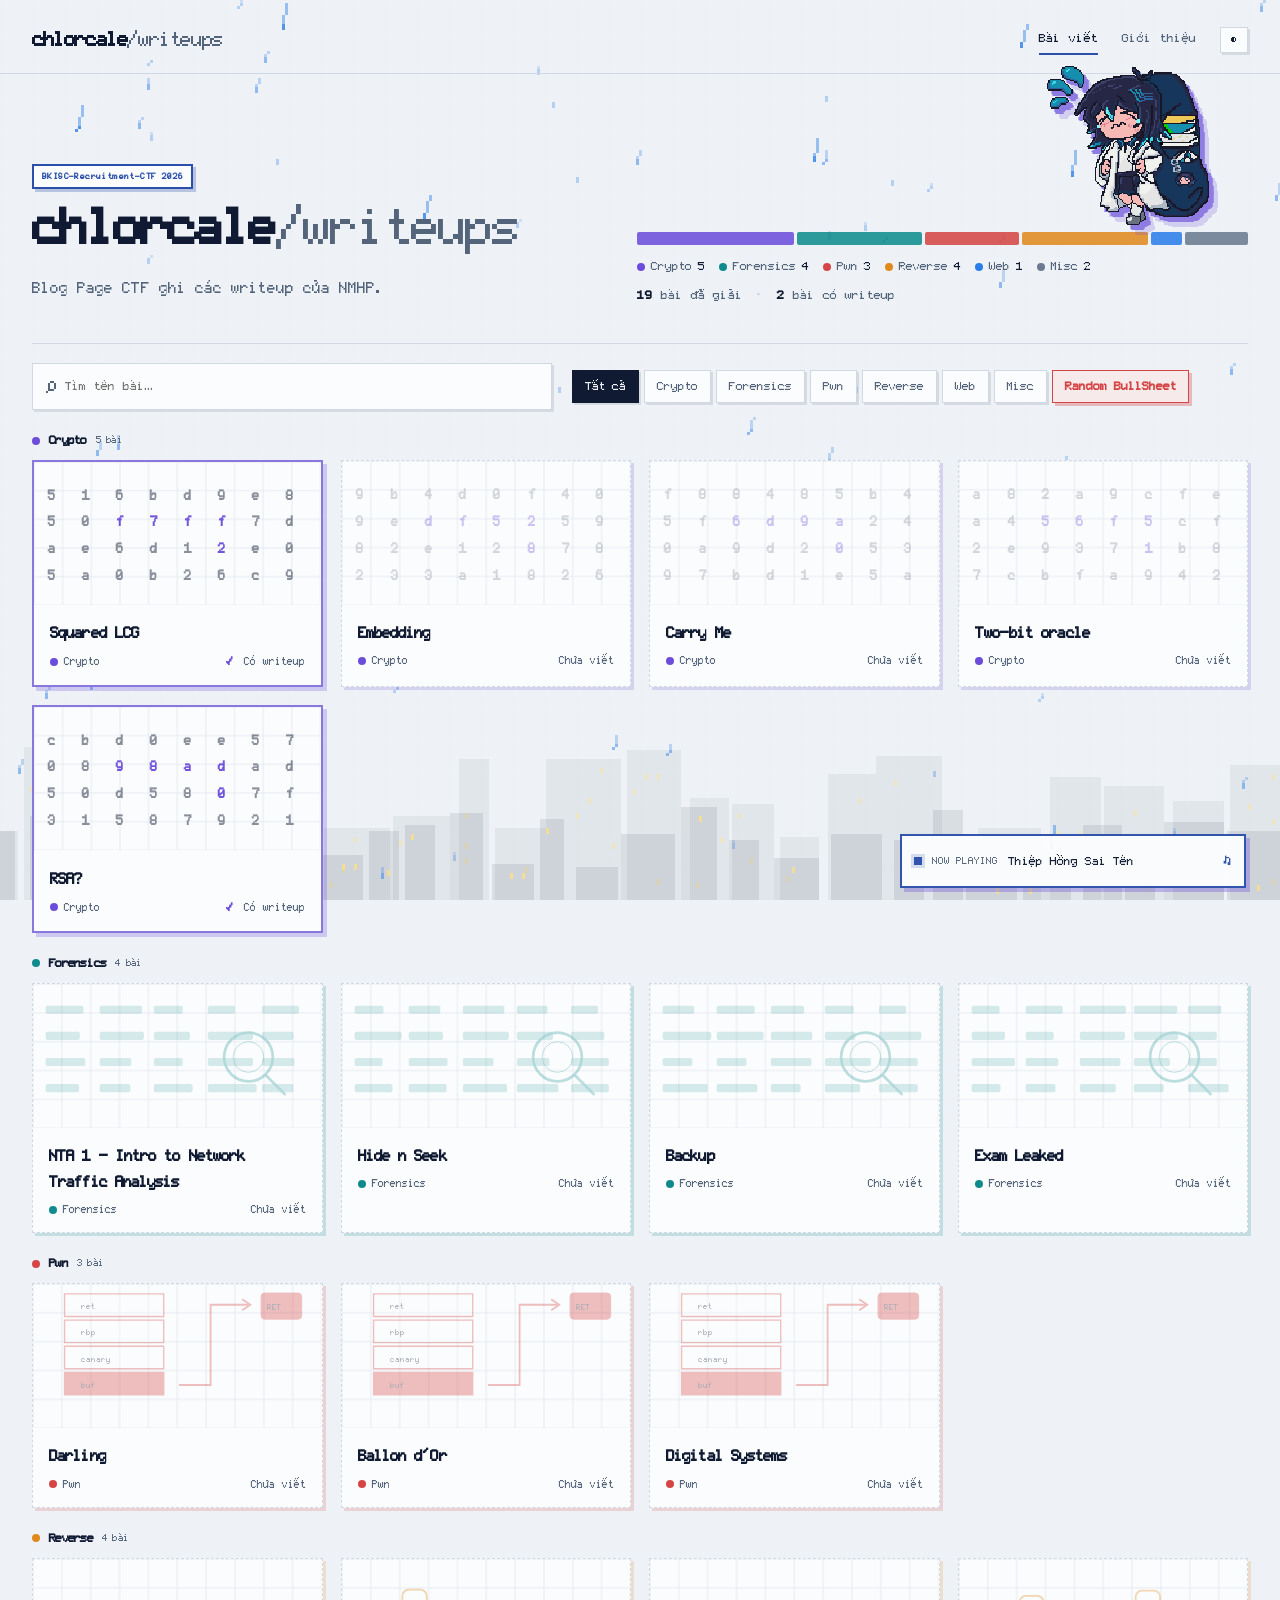
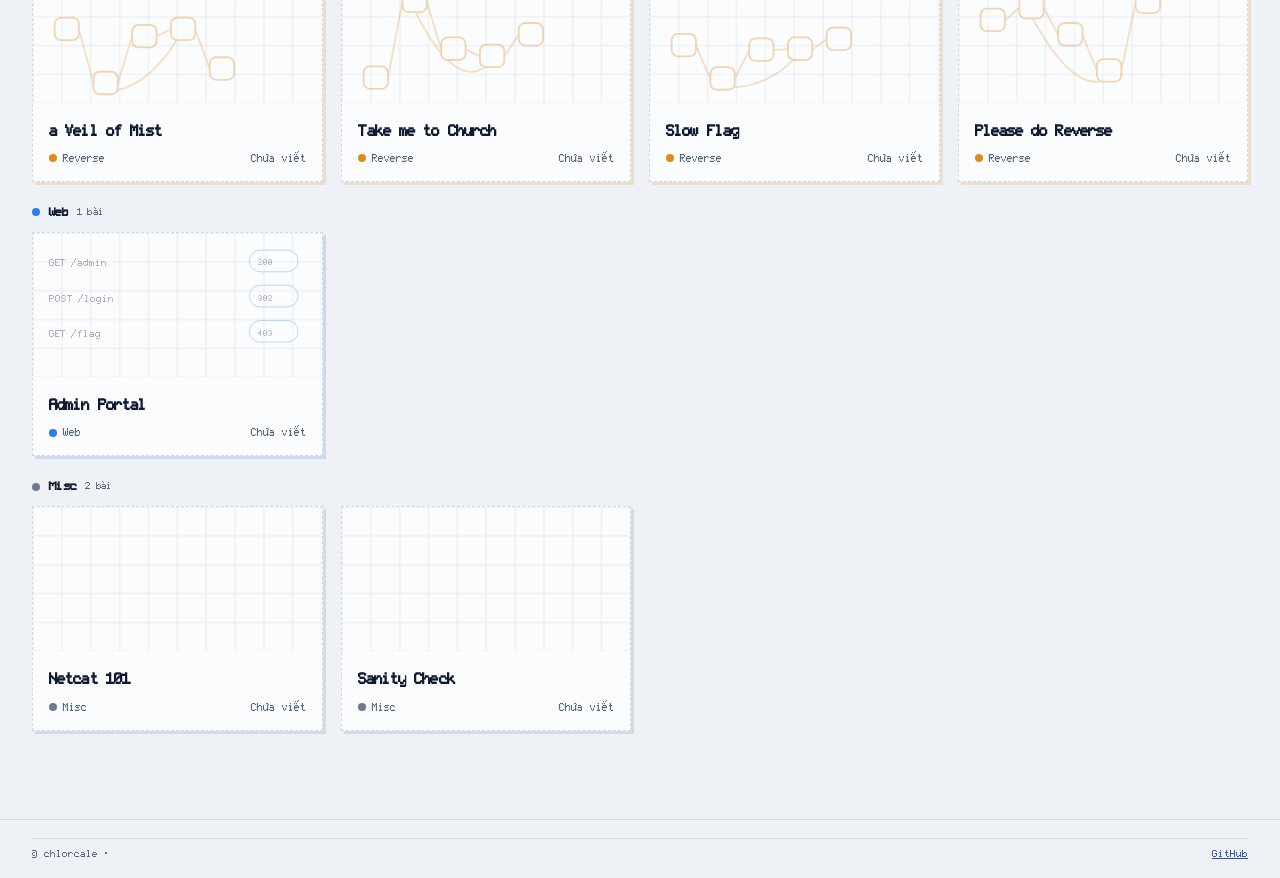
==== commit 4deb6a15: "take down a web features" ====
--- a/index.html
+++ b/index.html
@@ -13,7 +13,7 @@
 <link rel="preconnect" href="https://fonts.googleapis.com">
 <link rel="preconnect" href="https://fonts.gstatic.com" crossorigin>
 <link rel="stylesheet" media="print" onload="this.media='all'" href="https://fonts.googleapis.com/css2?family=Barlow+Condensed:wght@600;700;800&family=Inter:wght@400;500;600;700&family=JetBrains+Mono:wght@400;600&family=Newsreader:ital,opsz,wght@0,6..72,400;0,6..72,600;1,6..72,400&display=swap&subset=vietnamese">
-<link rel="stylesheet" href="style.css?v=20261029-2">
+<link rel="stylesheet" href="style.css?v=20261030-5">
 </head>
 <body>
 <header class="top">
@@ -32,7 +32,7 @@
 </div>
 <div id="melanie-sprite" class="melanie-sprite" role="img" aria-label="Melanie, sprite pixel chuyển động">
   <span class="sprite-name">Melanie</span>
-  <img class="melanie-art" src="assets/melanie-hcmut.png" data-still="assets/melanie-hcmut.png" data-animation="assets/melanie-hcmut.webp" alt="Melanie sprite">
+  <img class="melanie-art" src="assets/melanie-hcmut.png" data-still="assets/melanie-hcmut.png" alt="Melanie sprite">
 </div>
 <main id="app"><p class="muted">Đang tải…</p></main>
 <footer class="site-footer">
@@ -49,23 +49,33 @@
   <audio id="dio-sfx" preload="auto" src="assets/Za%20Warudo%20Time%20stop%20sound%20effect%20%2B%20DIO%20HTFT%20voice%20line.mp3"></audio>
 </aside>
 <div id="bullsheet-overlay" class="bullsheet-overlay" aria-hidden="true">
+  <video id="jupiter-video" class="jupiter-video" src="assets/Jupiter.mp4" preload="none" playsinline></video>
   <div class="bullsheet-flash" aria-hidden="true"></div>
   <div class="bullsheet-stage" aria-hidden="true">
-    <div class="dio-entrance"><div class="sprite-frame dio-frame" data-anchor="bottom">
-      <img class="dio-anim" src="assets/dio_and_theworld/dio-point-hold.png" alt="">
+    <div class="dio-entrance"><div class="sprite-frame dio-frame" data-anchor="bottom" data-pose="0">
+      <img src="assets/dio_and_theworld/dio-seq-0.png" alt="">
+      <img src="assets/dio_and_theworld/dio-seq-1.png" alt="">
+      <img src="assets/dio_and_theworld/dio-seq-2.png" alt="">
+      <img src="assets/dio_and_theworld/dio-seq-3.png" alt="">
+      <img src="assets/dio_and_theworld/dio-seq-4.png" alt="">
+      <img src="assets/dio_and_theworld/dio-seq-5.png" alt="">
+      <img src="assets/dio_and_theworld/dio-seq-6.png" alt="">
+      <img src="assets/dio_and_theworld/dio-seq-7.png" alt="">
+      <img src="assets/dio_and_theworld/dio-seq-8.png" alt="">
     </div></div>
     <div class="dio-caption" aria-hidden="true">ZA WARUDO!</div>
     <div class="world-entrance"><div class="sprite-frame world-frame" data-anchor="center" data-pose="0">
-      <img src="assets/dio_and_theworld/the-world-pose-0.png" alt="">
-      <img src="assets/dio_and_theworld/the-world-pose-1.png" alt="">
-      <img src="assets/dio_and_theworld/the-world-pose-2.png" alt="">
-      <img src="assets/dio_and_theworld/the-world-pose-3.png" alt="">
+      <img src="assets/dio_and_theworld/the-world-pose-0.svg" alt="">
+      <img src="assets/dio_and_theworld/the-world-pose-1.svg" alt="">
+      <img src="assets/dio_and_theworld/the-world-pose-2.svg" alt="">
+      <img src="assets/dio_and_theworld/the-world-pose-3.svg" alt="">
     </div></div>
     <div class="bull-crack"></div>
   </div>
+  <canvas id="jupiter-ruins" class="jupiter-ruins" aria-hidden="true"></canvas>
   <button id="bullsheet-reset" class="bullsheet-reset" type="button">RESET EFFECT · ESC</button>
 </div>
-<script src="app.js?v=20261029-3"></script>
+<script src="app.js?v=20261030-7"></script>
 <script src="rain.js?v=20261029-2"></script>
 </body>
 </html>
--- a/style.css
+++ b/style.css
@@ -197,6 +197,15 @@
 .dio-frame .dio-anim{opacity:1}
 .dio-frame.holding .dio-anim{opacity:0}
 .dio-frame.holding .dio-hold{opacity:1}
+.dio-frame[data-pose="0"] img:nth-child(1),
+.dio-frame[data-pose="1"] img:nth-child(2),
+.dio-frame[data-pose="2"] img:nth-child(3),
+.dio-frame[data-pose="3"] img:nth-child(4),
+.dio-frame[data-pose="4"] img:nth-child(5),
+.dio-frame[data-pose="5"] img:nth-child(6),
+.dio-frame[data-pose="6"] img:nth-child(7),
+.dio-frame[data-pose="7"] img:nth-child(8),
+.dio-frame[data-pose="8"] img:nth-child(9){opacity:1}
 .world-frame[data-pose="0"] img:nth-child(1),
 .world-frame[data-pose="1"] img:nth-child(2),
 .world-frame[data-pose="2"] img:nth-child(3),
@@ -207,3 +216,31 @@
 
 /* Hiệu ứng "ngừng thời gian" chỉ đổi màu, không rung trang */
 @keyframes site-stop-glitch{0%,100%{filter:grayscale(1) contrast(1.12)}50%{filter:grayscale(1) contrast(1.4)}}
+body.melanie-frozen .melanie-sprite,
+body.melanie-frozen .melanie-eyes{animation-play-state:paused!important}
+.jupiter-video{position:absolute;z-index:1;inset:0;width:100%;height:100%;object-fit:cover;background:#07080b;opacity:0;transition:opacity .2s}
+.bullsheet-overlay.jupiter-mode .jupiter-video{opacity:1}
+.bullsheet-overlay.jupiter-mode .bullsheet-stage{display:none}
+.bullsheet-overlay.jupiter-audio-only .jupiter-video{opacity:0}
+#jupiter-ruins{position:absolute;z-index:6;inset:0;display:none;width:100%;height:100%;image-rendering:pixelated;pointer-events:none}
+.bullsheet-overlay.jupiter-audio-only #jupiter-ruins{display:block}
+body.jupiter-ruined>.top,body.jupiter-ruined>#app,body.jupiter-ruined>.site-footer,body.jupiter-ruined>.music-dock,body.jupiter-ruined>.ambient-rain{filter:grayscale(.43) sepia(.2) brightness(.7) contrast(1.18)}
+body.jupiter-ruined>.top{transform:rotate(-2.1deg) translate(-10px,10px);border-color:#a94d38;box-shadow:0 8px 0 #17191c,0 10px 0 #7c332b}
+body.jupiter-ruined .top nav a:nth-child(odd){transform:rotate(-6deg) translateY(4px);clip-path:polygon(0 8%,12% 0,94% 5%,100% 20%,91% 100%,5% 90%)}
+body.jupiter-ruined .top nav a:nth-child(even){transform:rotate(5deg) translateY(-3px);clip-path:polygon(8% 0,100% 8%,93% 100%,0 88%,4% 22%)}
+body.jupiter-ruined #app .hero{transform:rotate(1.45deg) translate(8px,10px);border-color:#a94d38;box-shadow:0 10px 0 #17191c}
+body.jupiter-ruined #app .tools{transform:rotate(-1.5deg) translate(-7px,8px)}
+body.jupiter-ruined #app .search-wrap{transform:rotate(2deg) translateX(-5px);border-color:#d26742;box-shadow:6px 7px 0 #211919;clip-path:polygon(0 5%,7% 0,100% 4%,96% 92%,88% 100%,2% 95%)}
+body.jupiter-ruined #app .filter{clip-path:polygon(0 8%,10% 0,100% 4%,96% 76%,86% 100%,4% 92%)}
+body.jupiter-ruined #app .filter:nth-child(odd){transform:rotate(-5deg) translate(-3px,4px)}
+body.jupiter-ruined #app .filter:nth-child(even){transform:rotate(4.2deg) translate(2px,-4px)}
+body.jupiter-ruined #app .card{position:relative;border-color:#a75a43;box-shadow:6px 7px 0 #16191d,10px 11px 0 #6e342d;transition:transform .8s steps(5,end)}
+body.jupiter-ruined #app .card:nth-child(odd){transform:rotate(-2.7deg) translate(-7px,7px);clip-path:polygon(0 9%,9% 0,34% 2%,39% 0,94% 2%,100% 12%,97% 32%,100% 42%,96% 88%,88% 100%,62% 97%,56% 100%,13% 96%,7% 100%,0 88%)}
+body.jupiter-ruined #app .card:nth-child(even){transform:rotate(2.5deg) translate(7px,-5px);clip-path:polygon(5% 0,29% 3%,38% 0,100% 8%,96% 34%,100% 45%,96% 93%,86% 100%,48% 97%,39% 100%,1% 92%,4% 65%,0 53%)}
+body.jupiter-ruined #app .card::after{content:"";position:absolute;z-index:4;inset:0;pointer-events:none;opacity:.62;background:linear-gradient(133deg,transparent 0 53%,#ffb06b 53.15% 53.3%,transparent 53.5%)}
+body.jupiter-ruined #app .card:nth-child(3n+1)::after{background:linear-gradient(151deg,transparent 0 37%,#ffb06b 37.15% 37.32%,transparent 37.52%),linear-gradient(62deg,transparent 0 73%,#b9523a 73.15% 73.3%,transparent 73.5%)}
+body.jupiter-ruined #app .card:nth-child(3n+2)::after{background:linear-gradient(126deg,transparent 0 61%,#ffb06b 61.15% 61.3%,transparent 61.5%)}
+body.jupiter-ruined #app .group:nth-child(even){transform:rotate(-.9deg) translateX(-8px)}
+body.jupiter-ruined #app .bullsheet-button{border-color:#ff7449;color:#ffc09b}
+@keyframes jupiter-ruin-hit{0%{transform:translate(0,0)}18%{transform:translate(-8px,3px) rotate(-.5deg)}38%{transform:translate(5px,-2px) rotate(.3deg)}62%{transform:translate(-3px,1px)}100%{transform:translate(0,0)}}
+body.jupiter-ruined #app{animation:jupiter-ruin-hit .7s steps(4,end) 1}
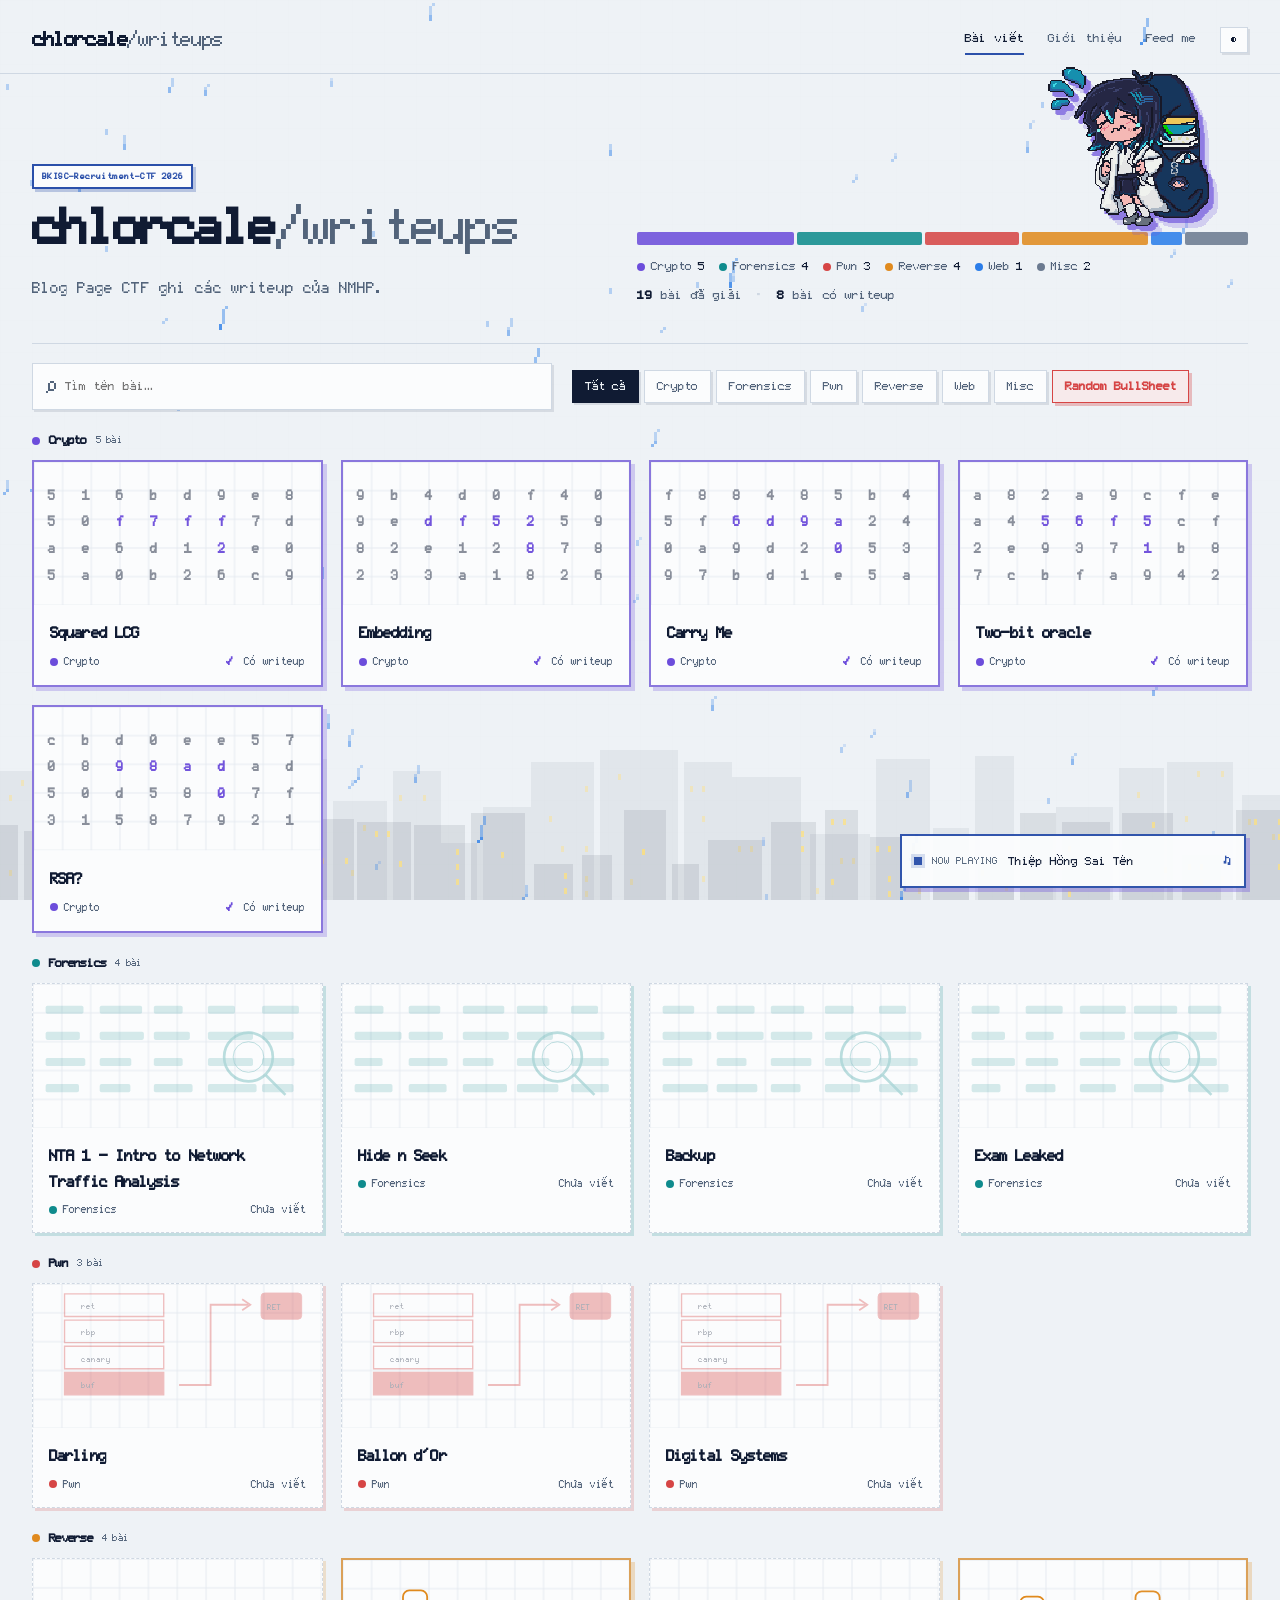
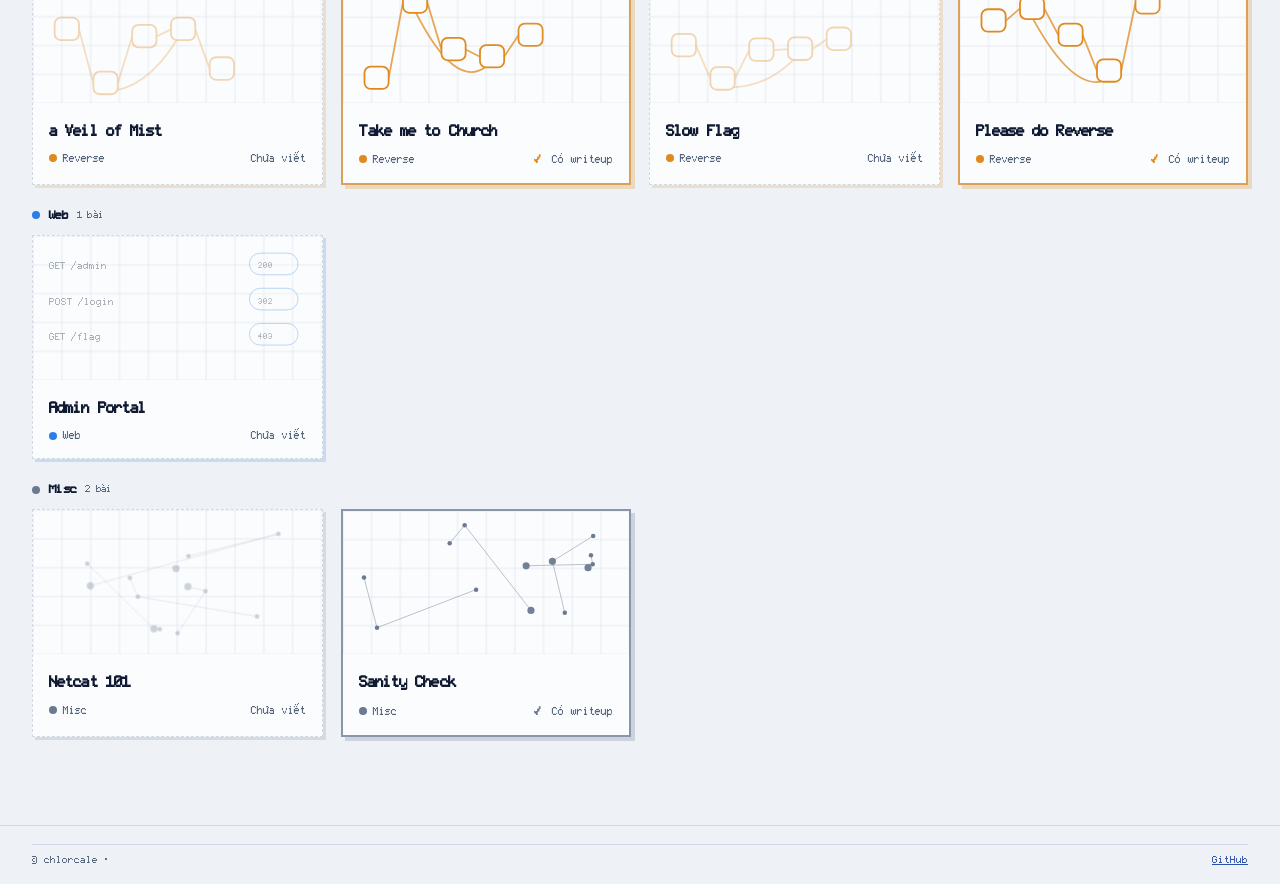
==== commit e545a23f: "Update writeups" ====
--- a/index.html
+++ b/index.html
@@ -13,7 +13,7 @@
 <link rel="preconnect" href="https://fonts.googleapis.com">
 <link rel="preconnect" href="https://fonts.gstatic.com" crossorigin>
 <link rel="stylesheet" media="print" onload="this.media='all'" href="https://fonts.googleapis.com/css2?family=Barlow+Condensed:wght@600;700;800&family=Inter:wght@400;500;600;700&family=JetBrains+Mono:wght@400;600&family=Newsreader:ital,opsz,wght@0,6..72,400;0,6..72,600;1,6..72,400&display=swap&subset=vietnamese">
-<link rel="stylesheet" href="style.css?v=20261030-5">
+<link rel="stylesheet" href="style.css?v=20261030-12">
 </head>
 <body>
 <header class="top">
@@ -21,6 +21,7 @@
   <nav>
     <a href="#/" data-v="home">Bài viết</a>
     <a href="#/about" data-v="about">Giới thiệu</a>
+    <a href="#/feedme" data-v="feedme">Feed me</a>
     <button id="theme-toggle" class="theme-toggle" type="button" aria-label="Đổi giao diện" aria-pressed="false">◐</button>
   </nav>
 </header>
@@ -75,7 +76,7 @@
   <canvas id="jupiter-ruins" class="jupiter-ruins" aria-hidden="true"></canvas>
   <button id="bullsheet-reset" class="bullsheet-reset" type="button">RESET EFFECT · ESC</button>
 </div>
-<script src="app.js?v=20261030-7"></script>
+<script src="app.js?v=20261030-17"></script>
 <script src="rain.js?v=20261029-2"></script>
 </body>
 </html>
--- a/style.css
+++ b/style.css
@@ -96,6 +96,59 @@
 body.article-open article h2,body.article-open article h3{font-family:Inter,Arial,sans-serif;letter-spacing:0}
 body.article-open article code,body.article-open article pre,body.article-open article pre code{font-family:"JetBrains Mono","Cascadia Code",monospace;font-size:.88em;letter-spacing:0}
 body.article-open .toc,body.article-open .post-head,body.article-open .post-nav{font-family:Inter,Arial,sans-serif;letter-spacing:0}
+.post-summary{max-width:68ch;margin:16px 0 0;padding:12px 15px;border-left:3px solid var(--accent);background:color-mix(in srgb,var(--paper) 86%,var(--line));color:var(--muted);font:16px/1.65 Inter,Arial,sans-serif}
+.feedme-page{max-width:920px;margin:18px auto 42px;text-align:center;color:#e5f4dc;font-family:var(--pixel),var(--mono)}
+.feedme-heading{margin-bottom:20px}.feedme-heading .event-stamp{display:inline-block;margin:0 0 12px;padding:6px 10px;border:2px solid #77d69a;background:#173a35;color:#9af0b2;font-size:11px;box-shadow:4px 4px 0 #102620}.feedme-heading h1{font:32px/1.2 var(--pixel),var(--mono);color:#d8ffe0;text-shadow:3px 3px #31564c}.feedme-heading h1 span{color:#f3bf64}.feedme-heading p:last-child{margin:10px 0;color:var(--muted);font:14px var(--mono)}
+.feedme-world{position:relative;display:grid;place-items:center;min-height:clamp(300px,48vw,470px);overflow:hidden;border:4px solid #283a35;outline:2px solid #09130f;background-color:#6d9d8d;background-image:linear-gradient(180deg,rgba(170,214,190,.22) 0 58%,transparent 58%),linear-gradient(90deg,rgba(255,255,255,.025) 50%,transparent 50%),linear-gradient(rgba(255,255,255,.025) 50%,transparent 50%),linear-gradient(#263b36 3px,transparent 3px),linear-gradient(90deg,#263b36 3px,transparent 3px);background-size:auto,32px 32px,32px 32px,64px 64px,64px 64px;box-shadow:inset 0 0 0 5px #41665b,8px 8px 0 rgba(0,0,0,.35)}
+.feedme-world:after{content:"";position:absolute;inset:58% 0 0;z-index:0;background-color:#476c45;background-image:linear-gradient(90deg,transparent 48%,rgba(16,30,22,.26) 50%,transparent 52%),linear-gradient(transparent 48%,rgba(16,30,22,.26) 50%,transparent 52%);background-size:64px 64px;image-rendering:pixelated}
+.feed-cat,.feed-video-canvas{position:relative;z-index:1;width:min(48%,300px);max-height:340px;object-fit:contain;image-rendering:pixelated;filter:drop-shadow(8px 8px 0 rgba(22,34,30,.4))}.feed-video-canvas{display:none}.feed-video-canvas.playing{display:block}.feedme-world video{display:none}.feed-crosshair{position:absolute;z-index:2;top:50%;left:50%;transform:translate(-50%,-50%);font:26px var(--mono);color:rgba(255,255,255,.72);text-shadow:1px 1px #25372e;pointer-events:none}.feed-counter{position:absolute;z-index:3;top:14px;right:14px;display:grid;grid-template-columns:auto auto;gap:4px 8px;align-items:center;padding:9px 12px;border:2px solid #152a25;background:rgba(12,24,21,.84);color:#a5e8b5;text-align:left;font:12px var(--mono);box-shadow:3px 3px 0 rgba(0,0,0,.3)}.feed-counter strong{font-size:18px;color:#fff1a6}.feed-counter small{grid-column:1/-1;color:#aab9ac;font-size:9px}.feed-message{position:absolute;z-index:3;left:12px;bottom:8px;margin:0;padding:6px 9px;background:rgba(12,24,21,.76);color:#e0f5d8;font:11px var(--mono)}
+.feed-hotbar{display:flex;justify-content:center;gap:5px;margin:22px auto 10px;padding:7px;width:max-content;max-width:100%;background:#6b6b6b;border:3px solid #c6c6c6;box-shadow:inset 3px 3px #454545,5px 5px 0 #222}.feed-slot{position:relative;display:grid;place-items:center;width:clamp(38px,6vw,58px);height:clamp(38px,6vw,58px);padding:0;border:2px solid #373737;background:#8b8b8b;box-shadow:inset 2px 2px #b0b0b0,inset -2px -2px #666}.feed-slot.selected{border-color:#fff;background:#999;box-shadow:inset 2px 2px #d3d3d3,inset -2px -2px #777,0 0 0 2px #fff}.feed-food{font:clamp(22px,4vw,34px)/1 sans-serif;image-rendering:pixelated;filter:drop-shadow(2px 2px #492b1c)}.feed-amount{position:absolute;right:3px;bottom:0;color:#fff;font:10px var(--mono);text-shadow:1px 1px #222}.feed-disclaimer{max-width:70ch;margin:12px auto;color:var(--muted);font:11px/1.6 var(--mono)}
+@media(max-width:700px){.feedme-page{margin:8px auto 30px}.feedme-world{min-height:330px}.feed-cat,.feed-video-canvas{width:65%}.feed-counter{top:8px;right:8px}.feed-hotbar{gap:3px;padding:5px}}
+@media(max-width:420px){.top nav{gap:8px!important}.top nav a{font-size:9px!important}.top nav a[data-v=about]{display:inline!important}.feedme-heading h1{font-size:27px}.feedme-heading p:last-child{font-size:11px}.feedme-world{min-height:280px}.feed-slot{width:32px;height:36px}.feed-hotbar{gap:2px;padding:4px}.feed-disclaimer{font-size:9px}}
+.feedme-crosshair{position:absolute;z-index:2;top:50%;left:50%;transform:translate(-50%,-50%);font:26px var(--mono);color:rgba(255,255,255,.72);text-shadow:1px 1px #25372e;pointer-events:none}
+.feedme-world{background:#263b36 url("assets/cat.png") center/cover no-repeat!important}
+.feedme-world:after{display:none!important}
+.feedme-world .feed-video-canvas.playing{position:absolute;left:50%;top:45%;z-index:3;width:24%;height:32%;max-height:none;transform:translate(-50%,-50%);object-fit:fill;image-rendering:auto;filter:drop-shadow(5px 6px 0 rgba(12,18,15,.48))}
+.feedme-world{background:#263b36 url("assets/background.png") center/cover no-repeat!important}
+.feedme-world:after{display:none!important}
+.feedme-world .feed-cat-stage{position:absolute;z-index:2;left:50%;top:53%;width:clamp(150px,19vw,270px);height:clamp(170px,32vh,300px);transform:translate(-50%,-50%);filter:drop-shadow(6px 7px 0 rgba(11,18,13,.42))}
+.feedme-world .feed-cat,.feedme-world .feed-video-canvas{position:absolute;inset:0;width:100%;height:100%;max-height:none;object-fit:contain;image-rendering:pixelated;filter:none}
+.feedme-world .feed-video-canvas.playing{left:0;top:0;transform:none;z-index:2;display:block;width:100%;height:100%;object-fit:contain;image-rendering:auto}
+.feed-cat-stage.clapping .feed-cat{visibility:hidden}
+.feed-pixel-decor{position:absolute;z-index:2;color:#e8da8a;text-shadow:2px 2px #526537;font:22px var(--pixel);animation:feed-sparkle 2.4s steps(4,end) infinite alternate;pointer-events:none}.decor-a{left:19%;top:25%}.decor-b{right:21%;top:38%;color:#b8edc4;animation-delay:.8s}
+@keyframes feed-sparkle{from{transform:translateY(3px) scale(.85);opacity:.48}to{transform:translateY(-5px) scale(1.08);opacity:.95}}
+body.feedme-open{overflow:hidden}
+body.feedme-open>.site-footer{display:none}
+body.feedme-open>#app{height:calc(100vh - 84px);height:calc(100svh - 84px);min-height:0;padding-top:12px;padding-bottom:72px;display:flex;flex-direction:column;overflow:hidden}
+body.feedme-open .feedme-page{flex:1;min-height:0;height:100%;margin:0 auto;display:flex;flex-direction:column;gap:10px;outline:none}
+body.feedme-open .feedme-heading{flex:none;margin:0;text-align:left;display:grid;grid-template-columns:auto 1fr;column-gap:15px;align-items:center}
+body.feedme-open .feedme-heading .event-stamp{grid-row:1/3;margin:0;font-size:10px}
+body.feedme-open .feedme-heading h1{font-size:clamp(23px,3vw,34px)}
+body.feedme-open .feedme-heading p:last-child{grid-column:2;margin:4px 0 0;font-size:11px}
+body.feedme-open .feedme-heading kbd{padding:1px 5px;border:1px solid #78d698;background:#173a35;color:#bdf7c5;box-shadow:2px 2px #102620;font:inherit}
+body.feedme-open .feedme-world{flex:1;min-height:0;height:auto}
+body.feedme-open .feed-hotbar{flex:none;margin:0 auto;padding:5px;gap:3px}
+body.feedme-open .feed-slot{width:clamp(34px,5vh,52px);height:clamp(34px,5vh,52px)}
+body.feedme-open .feed-disclaimer{flex:none;margin:0 auto;font-size:9px}
+@media(max-width:700px){body.feedme-open>#app{height:calc(100svh - 112px);padding:12px 18px 62px}.feedme-world .feed-cat-stage{width:clamp(130px,36vw,220px);height:clamp(150px,31vh,250px)}}
+@media(max-height:680px) and (min-width:701px){body.feedme-open>#app{padding-top:6px;padding-bottom:64px}.feedme-page{gap:5px!important}.feedme-heading h1{font-size:23px!important}.feedme-world .feed-cat-stage{height:clamp(140px,30vh,210px)}}
+.feed-slot img{display:block;width:82%;height:82%;object-fit:contain;image-rendering:pixelated;filter:drop-shadow(2px 2px #333)}
+body.feedme-open>#app{max-width:none;width:100%;padding-left:clamp(14px,3vw,54px);padding-right:clamp(14px,3vw,54px);height:calc(100svh - 84px)}
+body.feedme-open .feedme-page{width:100%;max-width:none}
+body.feedme-open .feedme-heading{width:max-content;max-width:100%;margin-left:auto;margin-right:auto}
+body.feedme-open .feedme-world{width:100%;background-size:100% 100%!important}
+body.feedme-open .feedme-world .feed-cat-stage{width:clamp(220px,24vw,350px);height:clamp(220px,38vh,370px)}
+body.feedme-open .feedme-world .feed-cat-stage .feed-video-canvas.playing{object-fit:cover}
+@media(max-width:700px){body.feedme-open .feedme-world .feed-cat-stage{width:clamp(150px,40vw,250px);height:clamp(170px,34vh,280px)}}
+body.feedme-open>#app{padding-top:5px;padding-bottom:60px}
+body.feedme-open .feedme-page{gap:6px}
+body.feedme-open .feedme-world{flex:1;min-height:0}
+body.feedme-open .feedme-world .feed-cat-stage{width:clamp(240px,39vh,414px);height:clamp(240px,39vh,414px);overflow:visible}
+body.feedme-open .feedme-world .feed-cat-stage .feed-video-canvas.playing{object-fit:contain;transform:scale(1.7);transform-origin:center}
+body.feedme-open .feed-hotbar{position:absolute;z-index:5;left:50%;bottom:10px;margin:0;transform:translateX(-50%);padding:4px;gap:3px}
+body.feedme-open .feed-slot{width:clamp(34px,5vh,52px);height:clamp(34px,5vh,52px)}
+@media(max-width:700px){body.feedme-open>#app{padding:5px 12px 58px}.feedme-world .feed-cat-stage{width:clamp(207px,39vh,334px);height:clamp(207px,39vh,334px)}body.feedme-open .feed-hotbar{bottom:7px}}
+@media(max-height:680px) and (min-width:701px){body.feedme-open .feedme-world .feed-cat-stage{width:clamp(207px,35.65vh,288px);height:clamp(207px,35.65vh,288px)}}
 .melanie-sprite{left:18px;bottom:74px;width:clamp(122px,11vw,170px);opacity:.94}
 .melanie-sprite .sprite-name{font-size:12px}
 @media(max-width:700px){body.article-open article,body.article-open article p,body.article-open article li,body.article-open article blockquote{font-size:17px}.melanie-sprite{left:8px;bottom:66px;width:clamp(90px,21vw,122px)}}
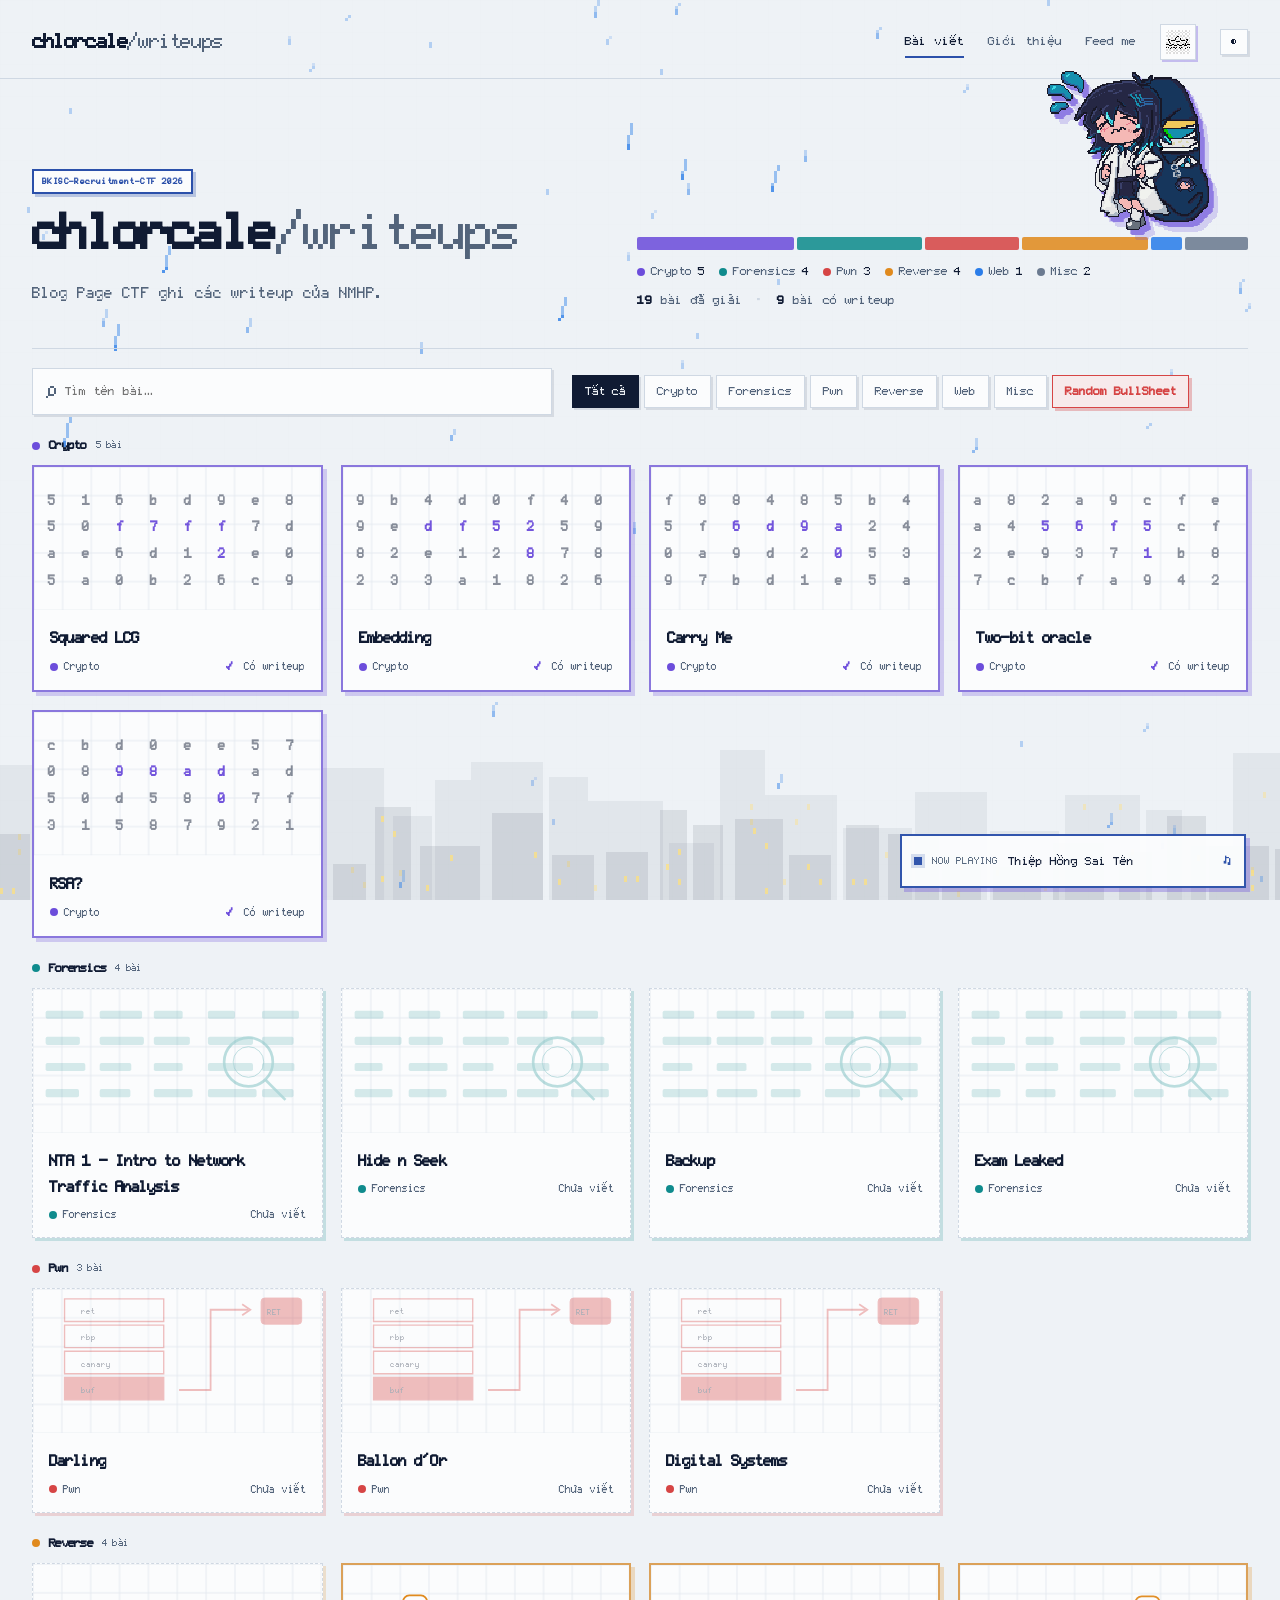
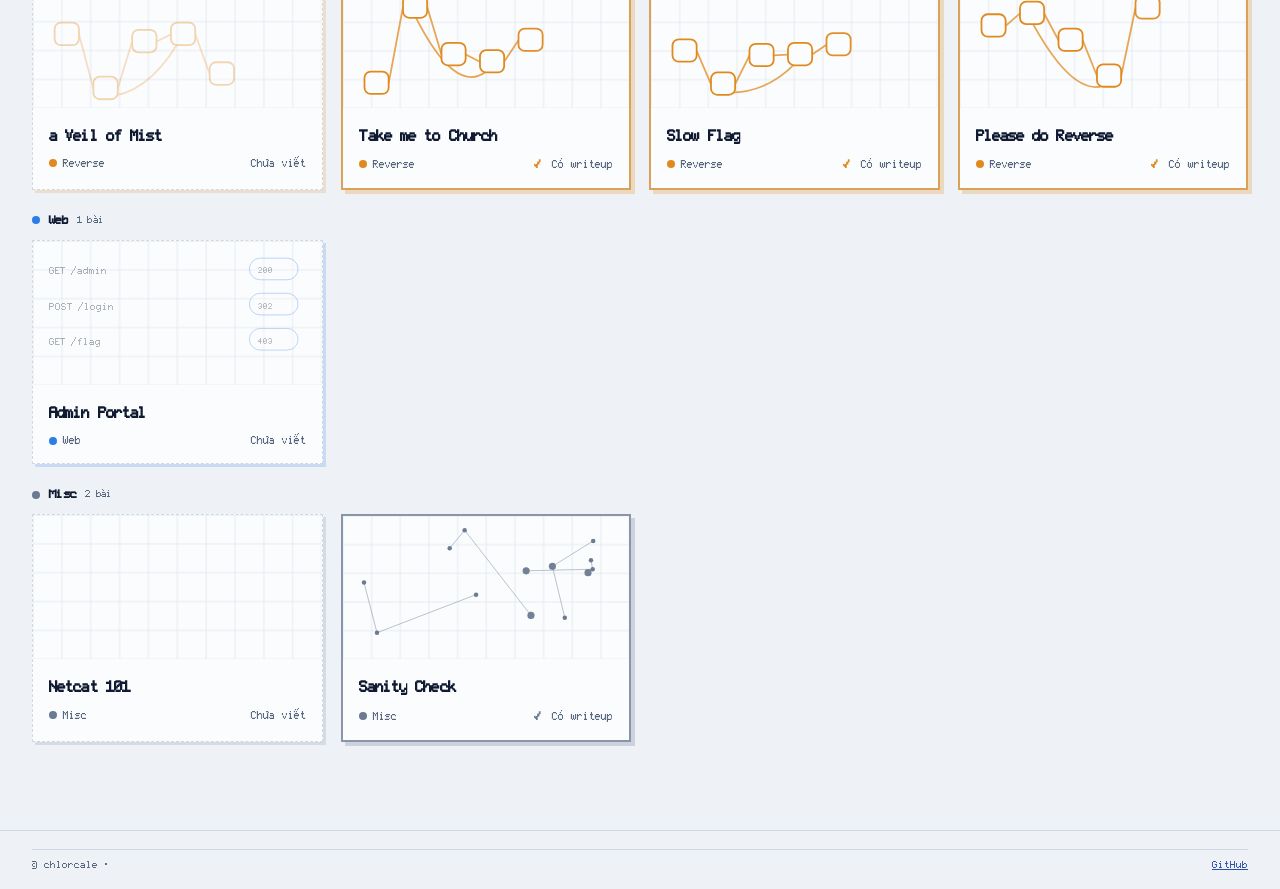
==== commit 77ab4b86: "Pipabo" ====
--- a/index.html
+++ b/index.html
@@ -13,7 +13,7 @@
 <link rel="preconnect" href="https://fonts.googleapis.com">
 <link rel="preconnect" href="https://fonts.gstatic.com" crossorigin>
 <link rel="stylesheet" media="print" onload="this.media='all'" href="https://fonts.googleapis.com/css2?family=Barlow+Condensed:wght@600;700;800&family=Inter:wght@400;500;600;700&family=JetBrains+Mono:wght@400;600&family=Newsreader:ital,opsz,wght@0,6..72,400;0,6..72,600;1,6..72,400&display=swap&subset=vietnamese">
-<link rel="stylesheet" href="style.css?v=20261030-12">
+<link rel="stylesheet" href="style.css?v=20261030-13">
 </head>
 <body>
 <header class="top">
@@ -22,6 +22,7 @@
     <a href="#/" data-v="home">Bài viết</a>
     <a href="#/about" data-v="about">Giới thiệu</a>
     <a href="#/feedme" data-v="feedme">Feed me</a>
+    <button id="pipabo-toggle" class="pipabo-toggle" type="button" aria-label="Bật Pipabo" aria-pressed="false" title="Bật/tắt Pipabo"><img src="assets/pipabo.ico" alt=""></button>
     <button id="theme-toggle" class="theme-toggle" type="button" aria-label="Đổi giao diện" aria-pressed="false">◐</button>
   </nav>
 </header>
@@ -47,6 +48,7 @@
   </div>
   <button class="dock-strip" id="music-panel-toggle" type="button" aria-expanded="false" aria-controls="music-dock-panel"><span class="dock-led"></span><span>NOW PLAYING</span><strong id="dock-title">Thiệp Hồng Sai Tên</strong><span class="dock-note">♫</span></button>
   <audio id="site-track" preload="none"></audio>
+  <audio id="pipabo-track" src="assets/pipabo.mp3" preload="none" loop></audio>
   <audio id="dio-sfx" preload="auto" src="assets/Za%20Warudo%20Time%20stop%20sound%20effect%20%2B%20DIO%20HTFT%20voice%20line.mp3"></audio>
 </aside>
 <div id="bullsheet-overlay" class="bullsheet-overlay" aria-hidden="true">
@@ -76,7 +78,7 @@
   <canvas id="jupiter-ruins" class="jupiter-ruins" aria-hidden="true"></canvas>
   <button id="bullsheet-reset" class="bullsheet-reset" type="button">RESET EFFECT · ESC</button>
 </div>
-<script src="app.js?v=20261030-17"></script>
+<script src="app.js?v=20261030-18"></script>
 <script src="rain.js?v=20261029-2"></script>
 </body>
 </html>
--- a/style.css
+++ b/style.css
@@ -133,6 +133,10 @@
 @media(max-width:700px){body.feedme-open>#app{height:calc(100svh - 112px);padding:12px 18px 62px}.feedme-world .feed-cat-stage{width:clamp(130px,36vw,220px);height:clamp(150px,31vh,250px)}}
 @media(max-height:680px) and (min-width:701px){body.feedme-open>#app{padding-top:6px;padding-bottom:64px}.feedme-page{gap:5px!important}.feedme-heading h1{font-size:23px!important}.feedme-world .feed-cat-stage{height:clamp(140px,30vh,210px)}}
 .feed-slot img{display:block;width:82%;height:82%;object-fit:contain;image-rendering:pixelated;filter:drop-shadow(2px 2px #333)}
+.pipabo-toggle{display:grid;place-items:center;width:36px;height:36px;padding:4px;border:1px solid var(--line);background:var(--paper);box-shadow:2px 2px 0 color-mix(in srgb,var(--cat-crypto) 32%,transparent)}
+.pipabo-toggle img{display:block;width:24px;height:24px;object-fit:contain;image-rendering:pixelated}
+.pipabo-toggle[aria-pressed="true"]{border-color:var(--accent);box-shadow:2px 2px 0 var(--accent)}
+#pipabo-track{display:none}
 body.feedme-open>#app{max-width:none;width:100%;padding-left:clamp(14px,3vw,54px);padding-right:clamp(14px,3vw,54px);height:calc(100svh - 84px)}
 body.feedme-open .feedme-page{width:100%;max-width:none}
 body.feedme-open .feedme-heading{width:max-content;max-width:100%;margin-left:auto;margin-right:auto}
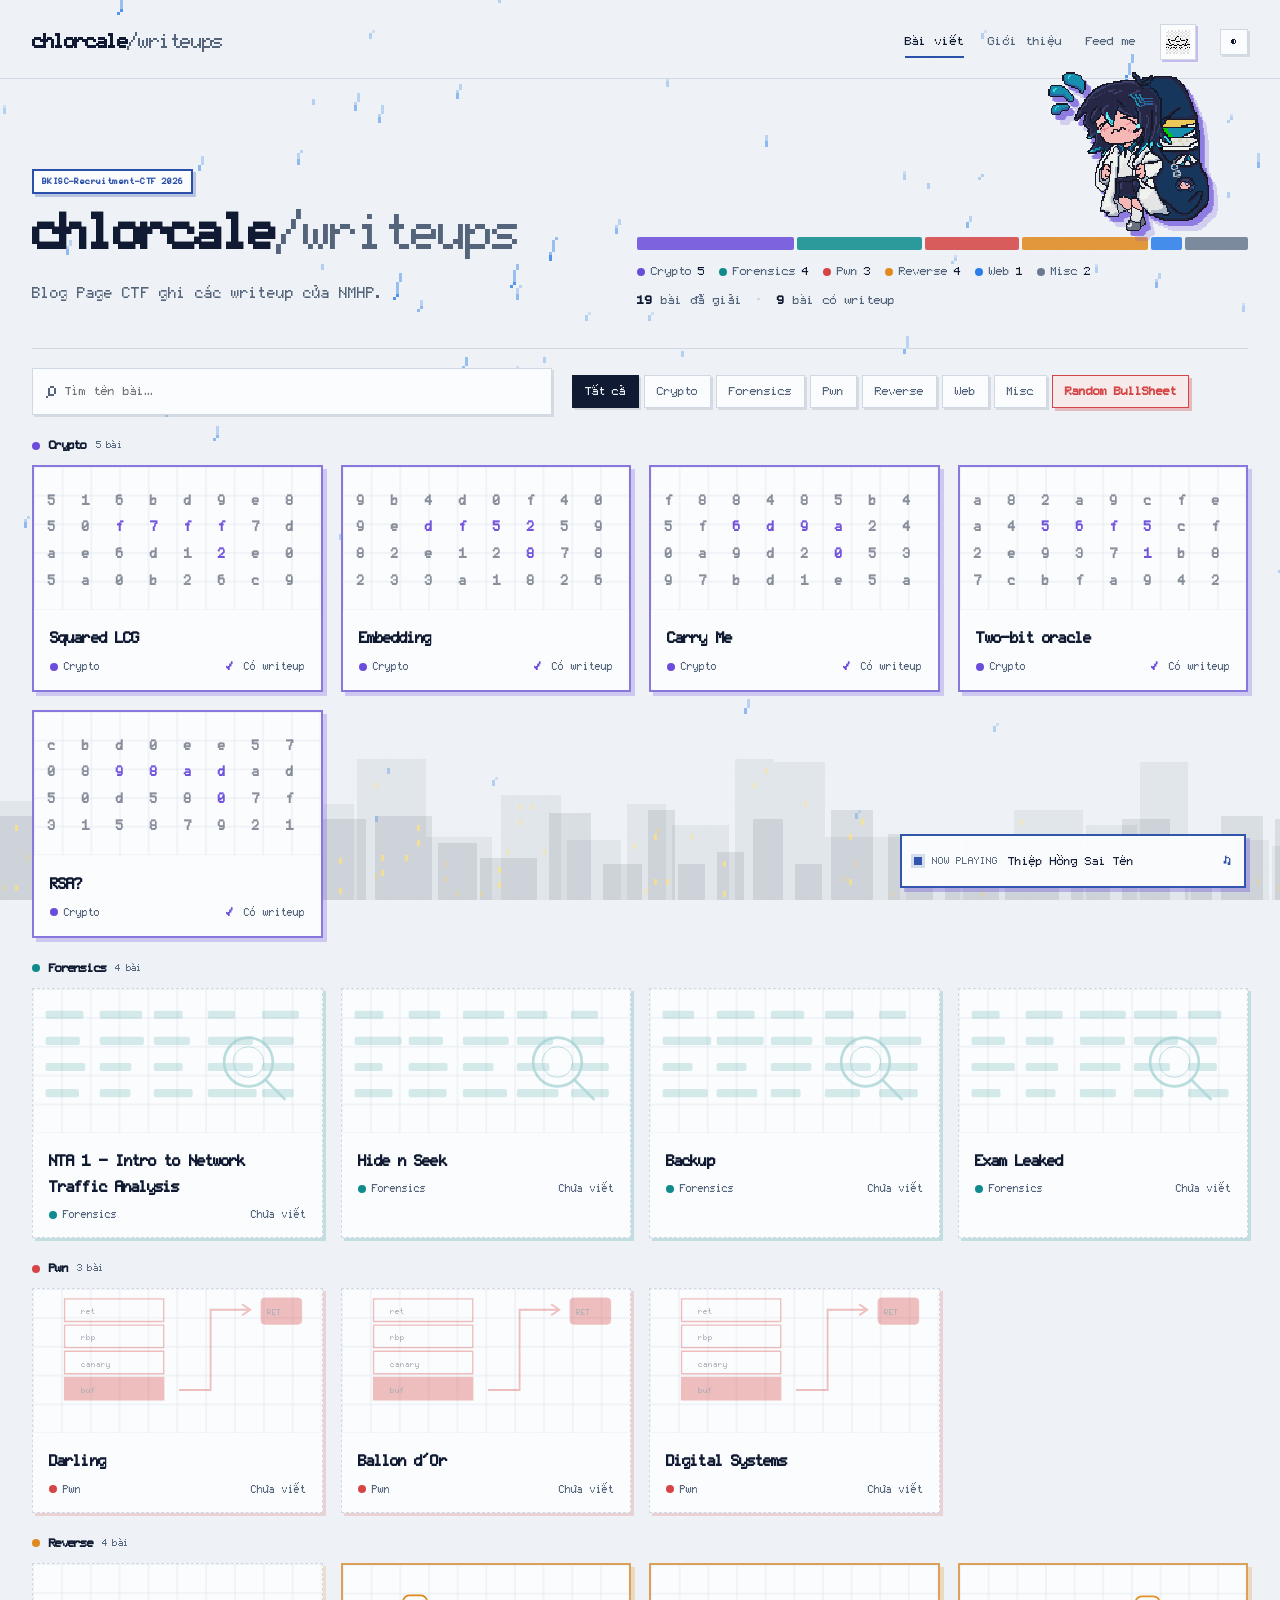
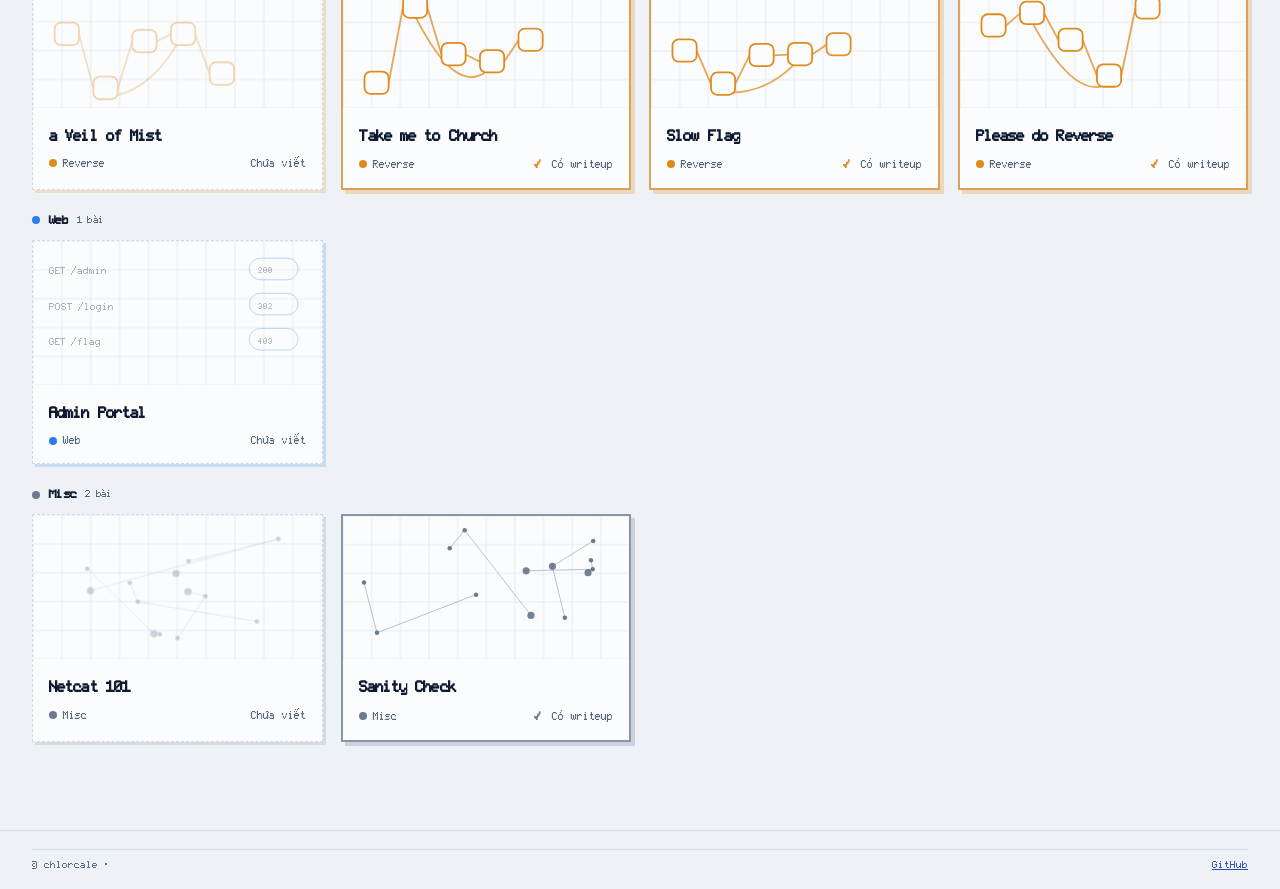
==== commit 48eb2059: "Update pipabo" ====
--- a/index.html
+++ b/index.html
@@ -78,7 +78,7 @@
   <canvas id="jupiter-ruins" class="jupiter-ruins" aria-hidden="true"></canvas>
   <button id="bullsheet-reset" class="bullsheet-reset" type="button">RESET EFFECT · ESC</button>
 </div>
-<script src="app.js?v=20261030-18"></script>
+<script src="app.js?v=20261030-19"></script>
 <script src="rain.js?v=20261029-2"></script>
 </body>
 </html>
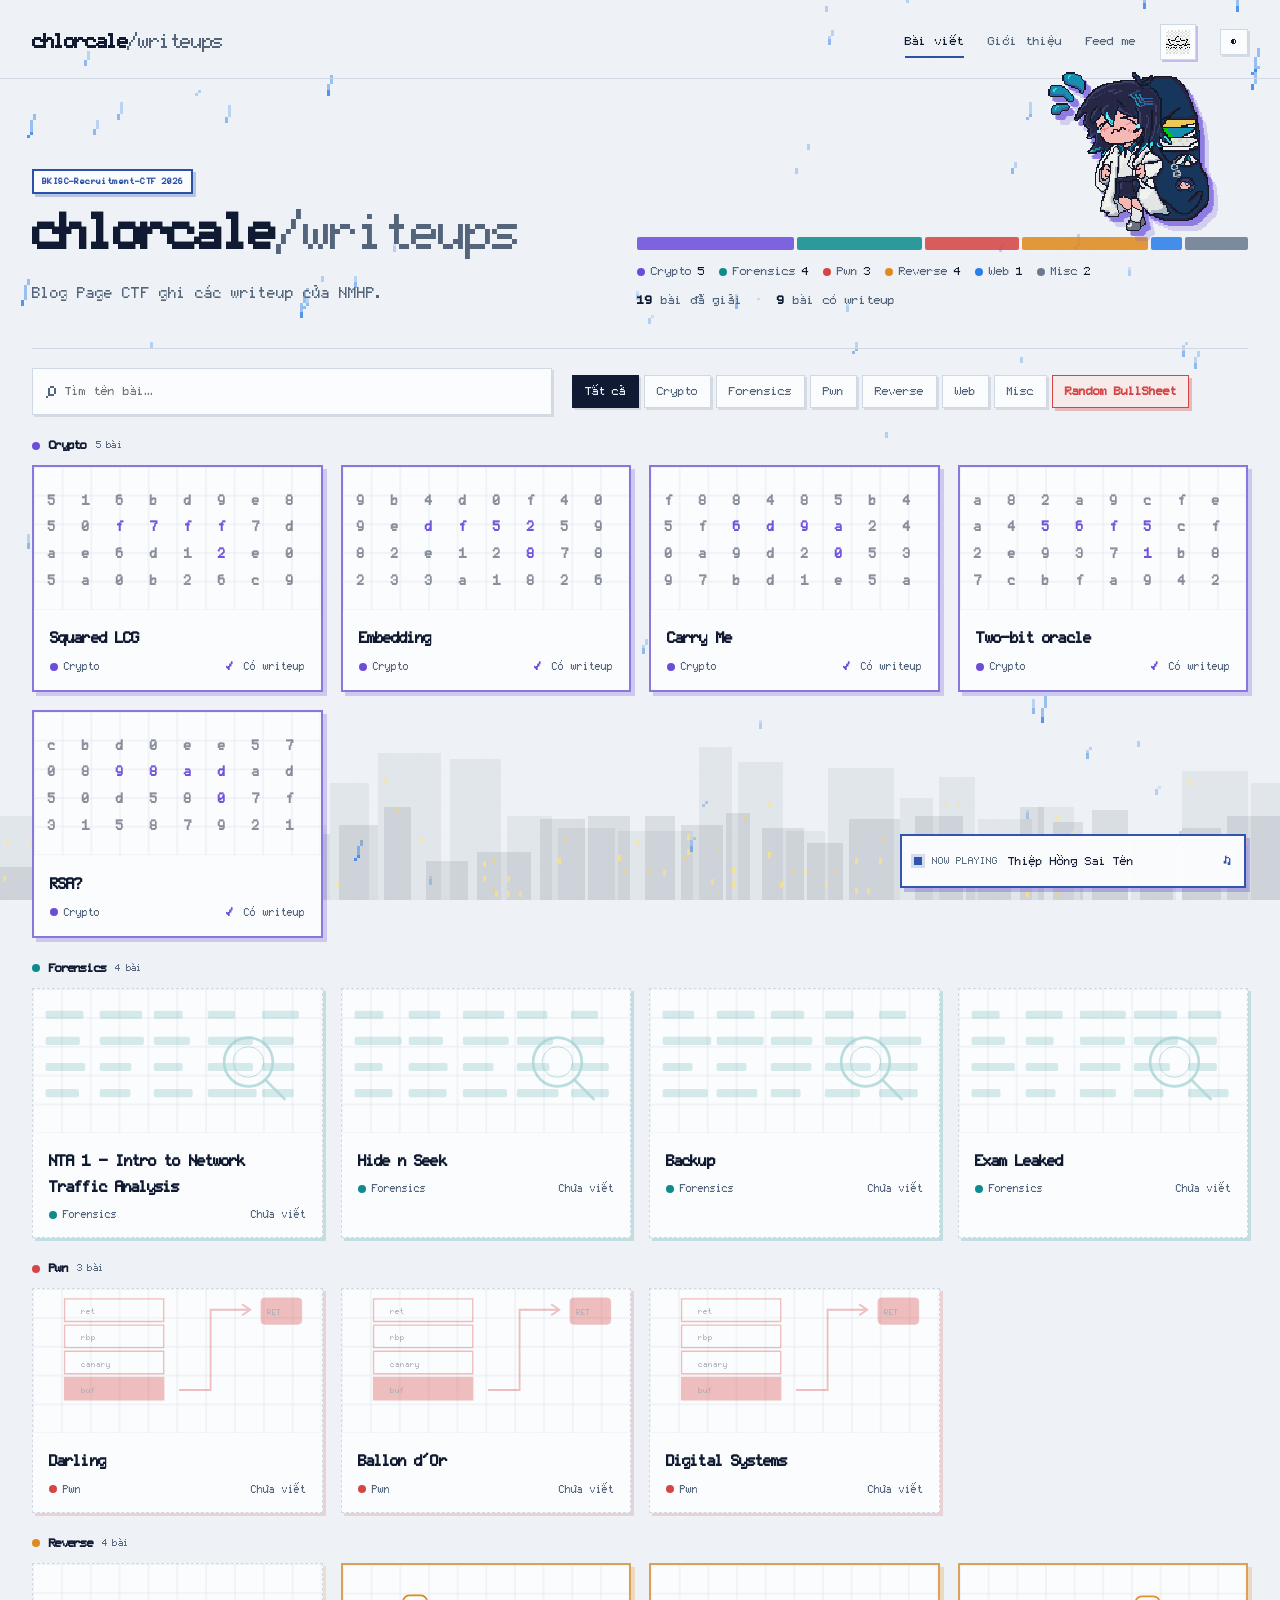
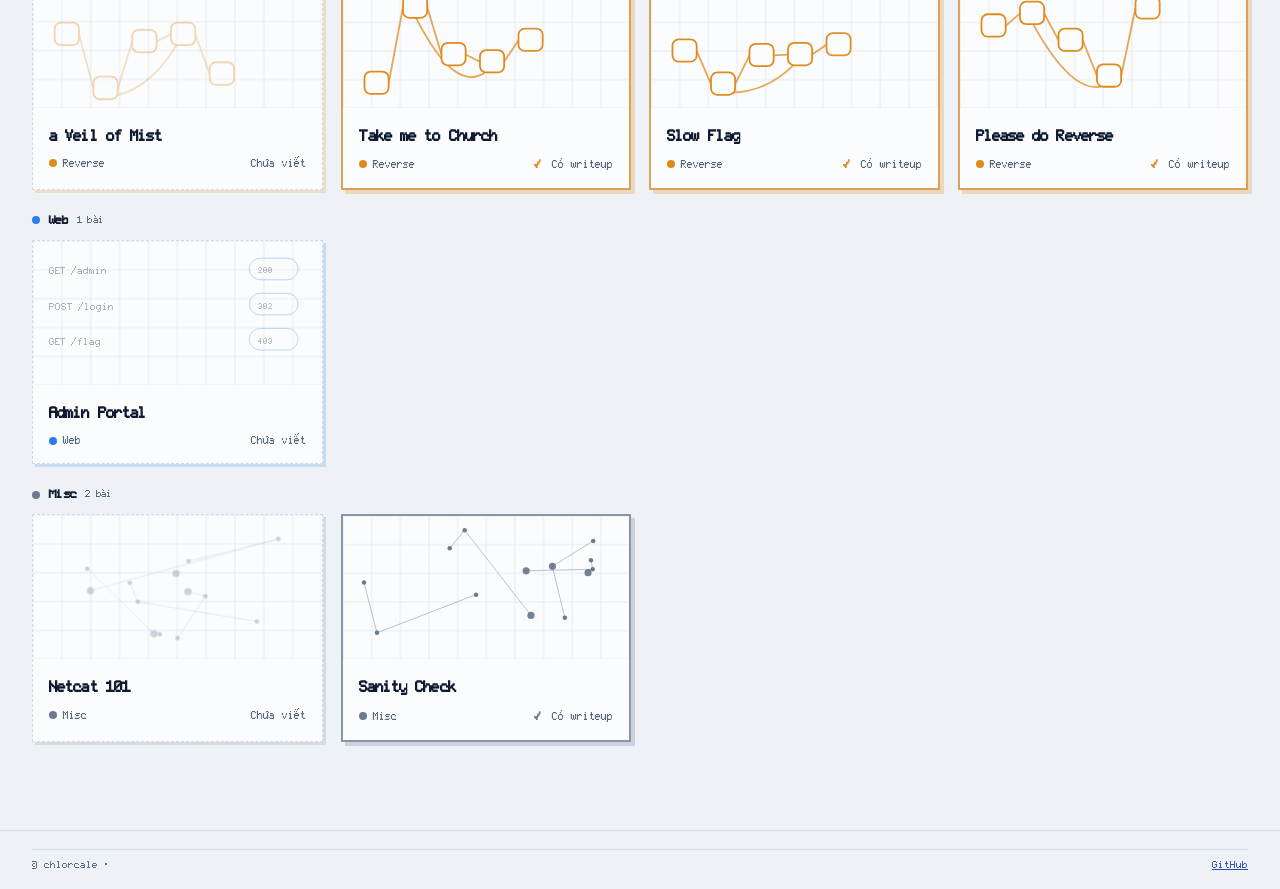
==== commit 5bdcfc34: "More pictures" ====
--- a/index.html
+++ b/index.html
@@ -78,7 +78,7 @@
   <canvas id="jupiter-ruins" class="jupiter-ruins" aria-hidden="true"></canvas>
   <button id="bullsheet-reset" class="bullsheet-reset" type="button">RESET EFFECT · ESC</button>
 </div>
-<script src="app.js?v=20261030-19"></script>
+<script src="app.js?v=20261030-20"></script>
 <script src="rain.js?v=20261029-2"></script>
 </body>
 </html>
--- a/style.css
+++ b/style.css
@@ -101,7 +101,7 @@
 .feedme-heading{margin-bottom:20px}.feedme-heading .event-stamp{display:inline-block;margin:0 0 12px;padding:6px 10px;border:2px solid #77d69a;background:#173a35;color:#9af0b2;font-size:11px;box-shadow:4px 4px 0 #102620}.feedme-heading h1{font:32px/1.2 var(--pixel),var(--mono);color:#d8ffe0;text-shadow:3px 3px #31564c}.feedme-heading h1 span{color:#f3bf64}.feedme-heading p:last-child{margin:10px 0;color:var(--muted);font:14px var(--mono)}
 .feedme-world{position:relative;display:grid;place-items:center;min-height:clamp(300px,48vw,470px);overflow:hidden;border:4px solid #283a35;outline:2px solid #09130f;background-color:#6d9d8d;background-image:linear-gradient(180deg,rgba(170,214,190,.22) 0 58%,transparent 58%),linear-gradient(90deg,rgba(255,255,255,.025) 50%,transparent 50%),linear-gradient(rgba(255,255,255,.025) 50%,transparent 50%),linear-gradient(#263b36 3px,transparent 3px),linear-gradient(90deg,#263b36 3px,transparent 3px);background-size:auto,32px 32px,32px 32px,64px 64px,64px 64px;box-shadow:inset 0 0 0 5px #41665b,8px 8px 0 rgba(0,0,0,.35)}
 .feedme-world:after{content:"";position:absolute;inset:58% 0 0;z-index:0;background-color:#476c45;background-image:linear-gradient(90deg,transparent 48%,rgba(16,30,22,.26) 50%,transparent 52%),linear-gradient(transparent 48%,rgba(16,30,22,.26) 50%,transparent 52%);background-size:64px 64px;image-rendering:pixelated}
-.feed-cat,.feed-video-canvas{position:relative;z-index:1;width:min(48%,300px);max-height:340px;object-fit:contain;image-rendering:pixelated;filter:drop-shadow(8px 8px 0 rgba(22,34,30,.4))}.feed-video-canvas{display:none}.feed-video-canvas.playing{display:block}.feedme-world video{display:none}.feed-crosshair{position:absolute;z-index:2;top:50%;left:50%;transform:translate(-50%,-50%);font:26px var(--mono);color:rgba(255,255,255,.72);text-shadow:1px 1px #25372e;pointer-events:none}.feed-counter{position:absolute;z-index:3;top:14px;right:14px;display:grid;grid-template-columns:auto auto;gap:4px 8px;align-items:center;padding:9px 12px;border:2px solid #152a25;background:rgba(12,24,21,.84);color:#a5e8b5;text-align:left;font:12px var(--mono);box-shadow:3px 3px 0 rgba(0,0,0,.3)}.feed-counter strong{font-size:18px;color:#fff1a6}.feed-counter small{grid-column:1/-1;color:#aab9ac;font-size:9px}.feed-message{position:absolute;z-index:3;left:12px;bottom:8px;margin:0;padding:6px 9px;background:rgba(12,24,21,.76);color:#e0f5d8;font:11px var(--mono)}
+.feed-cat,.feed-video-canvas{position:relative;z-index:1;width:min(48%,300px);max-height:340px;object-fit:contain;image-rendering:pixelated;filter:drop-shadow(8px 8px 0 rgba(22,34,30,.4))}.feed-video-canvas{display:none}.feed-video-canvas.playing{display:block}.feedme-world video{display:none}.feed-crosshair{position:absolute;z-index:2;top:50%;left:50%;transform:translate(-50%,-50%);font:26px var(--mono);color:rgba(255,255,255,.72);text-shadow:1px 1px #25372e;pointer-events:none}.feed-counter{position:absolute;z-index:3;top:14px;right:14px;display:grid;grid-template-columns:auto auto;gap:4px 8px;align-items:center;padding:9px 12px;border:2px solid #152a25;background:rgba(12,24,21,.84);color:#a5e8b5;text-align:left;font:20px var(--mono);box-shadow:3px 3px 0 rgba(0,0,0,.3)}.feed-counter strong{font-size:30px;color:#fff1a6}.feed-counter small{grid-column:1/-1;color:#aab9ac;font-size:20px}.feed-message{position:absolute;z-index:3;left:24px;bottom:16px;margin:0;padding:6px 9px;background:rgba(12,24,21,.76);color:#e0f5d8;font:22px var(--mono)}
 .feed-hotbar{display:flex;justify-content:center;gap:5px;margin:22px auto 10px;padding:7px;width:max-content;max-width:100%;background:#6b6b6b;border:3px solid #c6c6c6;box-shadow:inset 3px 3px #454545,5px 5px 0 #222}.feed-slot{position:relative;display:grid;place-items:center;width:clamp(38px,6vw,58px);height:clamp(38px,6vw,58px);padding:0;border:2px solid #373737;background:#8b8b8b;box-shadow:inset 2px 2px #b0b0b0,inset -2px -2px #666}.feed-slot.selected{border-color:#fff;background:#999;box-shadow:inset 2px 2px #d3d3d3,inset -2px -2px #777,0 0 0 2px #fff}.feed-food{font:clamp(22px,4vw,34px)/1 sans-serif;image-rendering:pixelated;filter:drop-shadow(2px 2px #492b1c)}.feed-amount{position:absolute;right:3px;bottom:0;color:#fff;font:10px var(--mono);text-shadow:1px 1px #222}.feed-disclaimer{max-width:70ch;margin:12px auto;color:var(--muted);font:11px/1.6 var(--mono)}
 @media(max-width:700px){.feedme-page{margin:8px auto 30px}.feedme-world{min-height:330px}.feed-cat,.feed-video-canvas{width:65%}.feed-counter{top:8px;right:8px}.feed-hotbar{gap:3px;padding:5px}}
 @media(max-width:420px){.top nav{gap:8px!important}.top nav a{font-size:9px!important}.top nav a[data-v=about]{display:inline!important}.feedme-heading h1{font-size:27px}.feedme-heading p:last-child{font-size:11px}.feedme-world{min-height:280px}.feed-slot{width:32px;height:36px}.feed-hotbar{gap:2px;padding:4px}.feed-disclaimer{font-size:9px}}
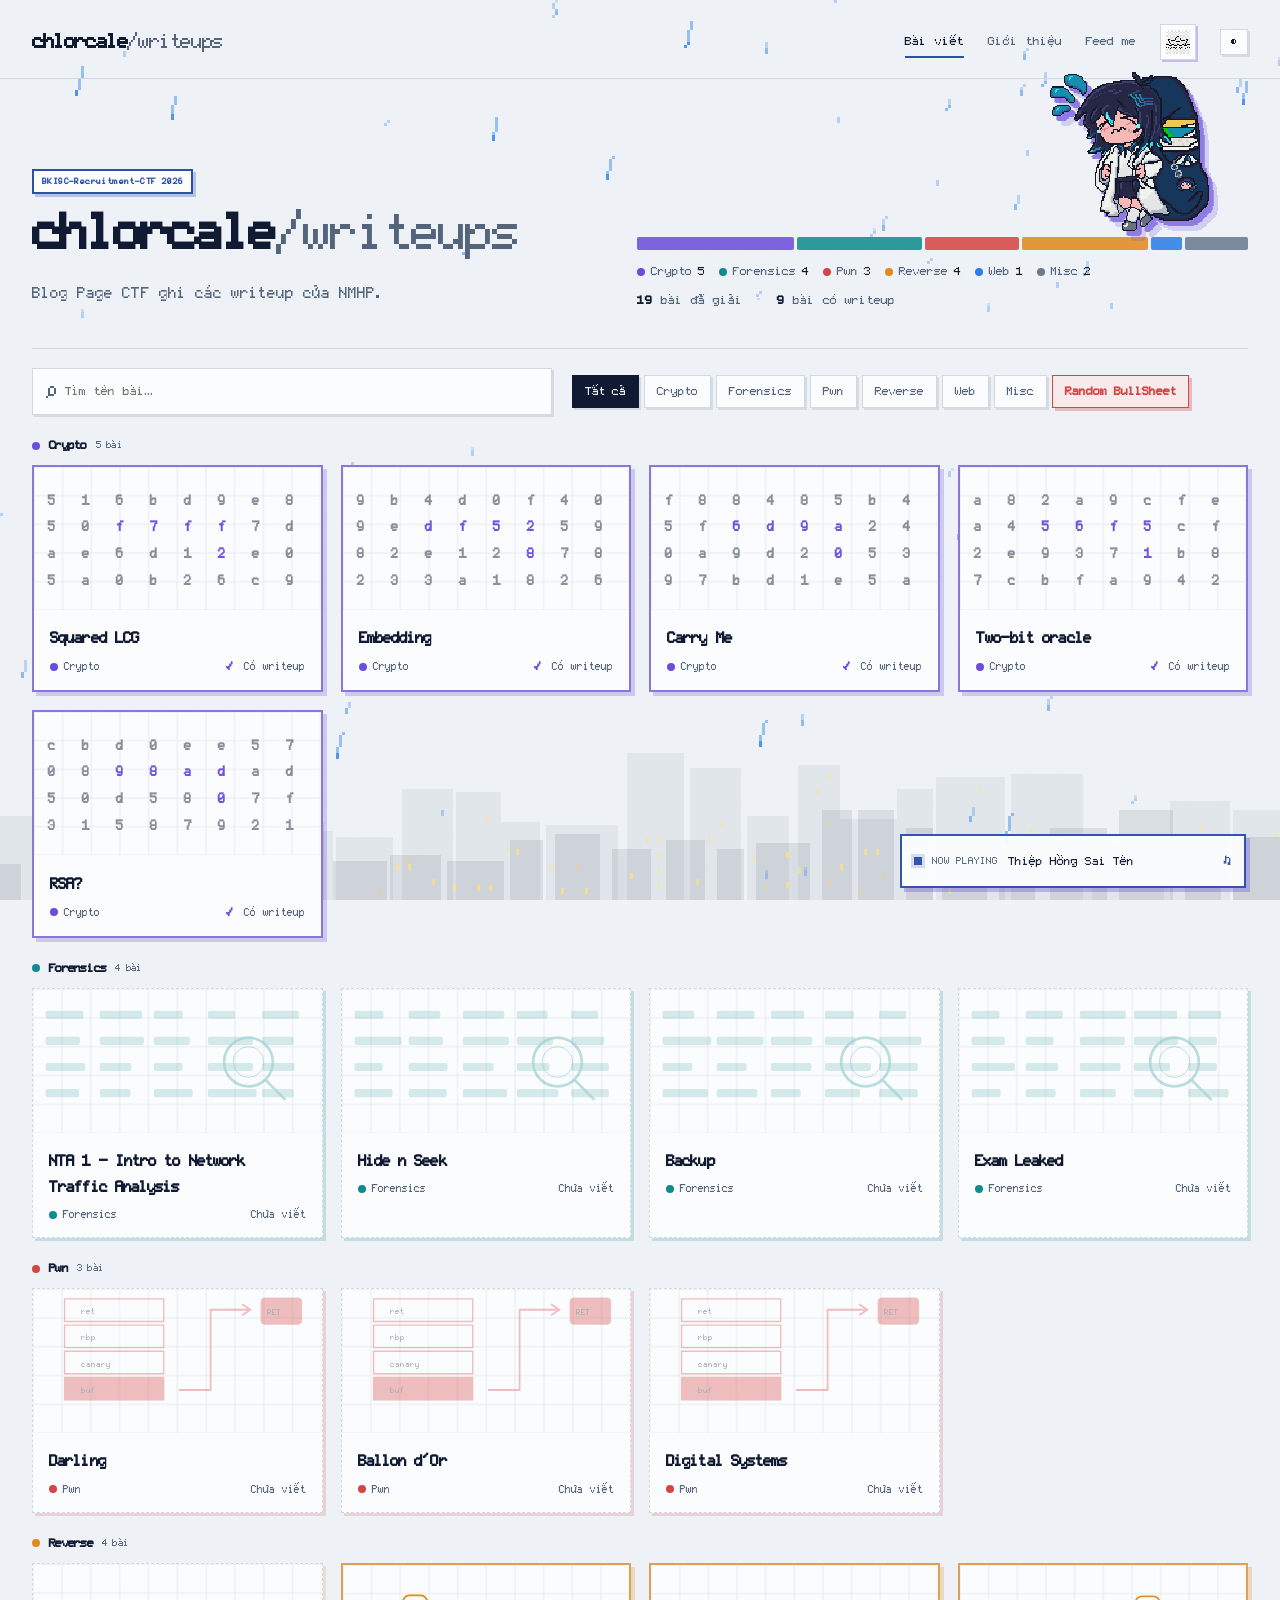
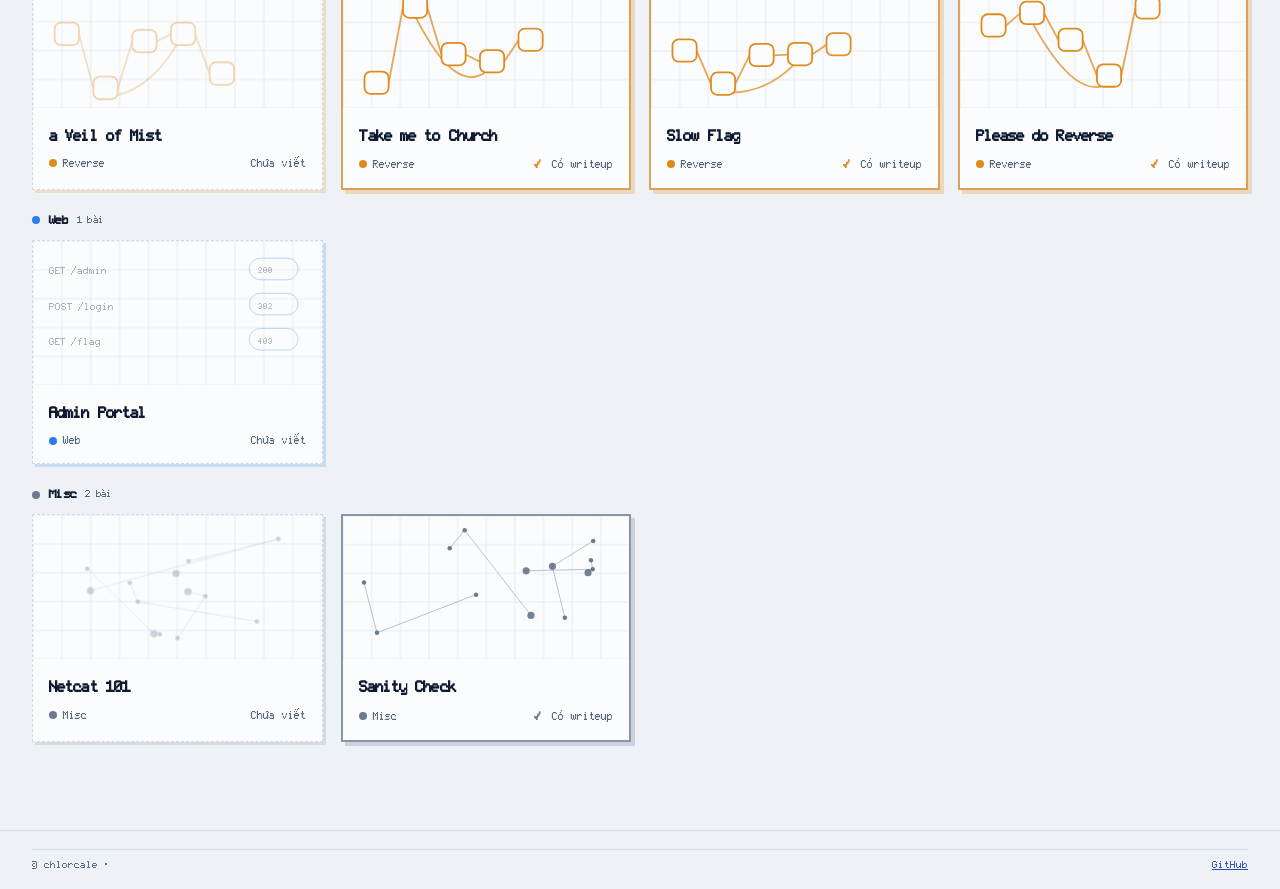
==== commit 9b9c4916: "Cat features" ====
--- a/index.html
+++ b/index.html
@@ -13,7 +13,7 @@
 <link rel="preconnect" href="https://fonts.googleapis.com">
 <link rel="preconnect" href="https://fonts.gstatic.com" crossorigin>
 <link rel="stylesheet" media="print" onload="this.media='all'" href="https://fonts.googleapis.com/css2?family=Barlow+Condensed:wght@600;700;800&family=Inter:wght@400;500;600;700&family=JetBrains+Mono:wght@400;600&family=Newsreader:ital,opsz,wght@0,6..72,400;0,6..72,600;1,6..72,400&display=swap&subset=vietnamese">
-<link rel="stylesheet" href="style.css?v=20261030-13">
+<link rel="stylesheet" href="style.css?v=20261031-7">
 </head>
 <body>
 <header class="top">
@@ -48,6 +48,8 @@
   </div>
   <button class="dock-strip" id="music-panel-toggle" type="button" aria-expanded="false" aria-controls="music-dock-panel"><span class="dock-led"></span><span>NOW PLAYING</span><strong id="dock-title">Thiệp Hồng Sai Tên</strong><span class="dock-note">♫</span></button>
   <audio id="site-track" preload="none"></audio>
+  <audio id="feed-ting" src="assets/ting-sound-effect.mp3" preload="auto"></audio>
+  <audio id="feed-eating" src="assets/eating-sound-effect.mp3" preload="auto"></audio>
   <audio id="pipabo-track" src="assets/pipabo.mp3" preload="none" loop></audio>
   <audio id="dio-sfx" preload="auto" src="assets/Za%20Warudo%20Time%20stop%20sound%20effect%20%2B%20DIO%20HTFT%20voice%20line.mp3"></audio>
 </aside>
@@ -78,7 +80,7 @@
   <canvas id="jupiter-ruins" class="jupiter-ruins" aria-hidden="true"></canvas>
   <button id="bullsheet-reset" class="bullsheet-reset" type="button">RESET EFFECT · ESC</button>
 </div>
-<script src="app.js?v=20261030-20"></script>
+<script src="app.js?v=20261031-6"></script>
 <script src="rain.js?v=20261029-2"></script>
 </body>
 </html>
--- a/style.css
+++ b/style.css
@@ -133,10 +133,21 @@
 @media(max-width:700px){body.feedme-open>#app{height:calc(100svh - 112px);padding:12px 18px 62px}.feedme-world .feed-cat-stage{width:clamp(130px,36vw,220px);height:clamp(150px,31vh,250px)}}
 @media(max-height:680px) and (min-width:701px){body.feedme-open>#app{padding-top:6px;padding-bottom:64px}.feedme-page{gap:5px!important}.feedme-heading h1{font-size:23px!important}.feedme-world .feed-cat-stage{height:clamp(140px,30vh,210px)}}
 .feed-slot img{display:block;width:82%;height:82%;object-fit:contain;image-rendering:pixelated;filter:drop-shadow(2px 2px #333)}
+.feed-slot-tag{position:absolute;left:50%;bottom:calc(100% + 7px);z-index:8;display:none;width:max-content;max-width:min(220px,70vw);padding:6px 8px;border:2px solid #080a0b;background:rgba(20,22,24,.94);color:#fff;font:12px/1.2 PoxiaoPixel,var(--mono);text-align:center;white-space:nowrap;text-shadow:-1px -1px 0 #050505,1px -1px 0 #050505,-1px 1px 0 #050505,1px 1px 0 #050505;transform:translateX(-50%);box-shadow:2px 2px 0 rgba(0,0,0,.55);pointer-events:none}
+.feed-slot.selected .feed-slot-tag{display:block}
 .pipabo-toggle{display:grid;place-items:center;width:36px;height:36px;padding:4px;border:1px solid var(--line);background:var(--paper);box-shadow:2px 2px 0 color-mix(in srgb,var(--cat-crypto) 32%,transparent)}
 .pipabo-toggle img{display:block;width:24px;height:24px;object-fit:contain;image-rendering:pixelated}
 .pipabo-toggle[aria-pressed="true"]{border-color:var(--accent);box-shadow:2px 2px 0 var(--accent)}
 #pipabo-track{display:none}
+#feed-ting,#feed-eating{display:none}
+.feed-flight-layer{position:absolute;z-index:8;inset:0;overflow:hidden;pointer-events:none}
+.feed-flyer{position:absolute;width:clamp(52px,7vh,82px);height:clamp(52px,7vh,82px);object-fit:contain;image-rendering:pixelated;filter:drop-shadow(0 0 7px #fff19a) drop-shadow(0 0 14px #8df2ae);animation:feed-food-flight .48s cubic-bezier(.15,.82,.25,1) forwards}
+@keyframes feed-food-flight{0%{opacity:0;transform:translate(-50%,-50%) scale(.65) rotate(-8deg)}12%{opacity:1}78%{opacity:1;transform:translate(-50%,-50%) translate(var(--fly-x),var(--fly-y)) scale(1.15) rotate(22deg)}100%{opacity:1;transform:translate(-50%,-50%) translate(var(--fly-x),var(--fly-y)) scale(1.65) rotate(0);filter:drop-shadow(0 0 12px #fff5aa) drop-shadow(0 0 24px #76f5b1)}}
+.feed-food-burst{position:absolute;z-index:9;left:0;top:0;pointer-events:none}
+.burst-food{position:absolute;left:0;top:0;width:clamp(48px,6.5vh,78px);height:clamp(48px,6.5vh,78px);object-fit:contain;image-rendering:pixelated;opacity:0;filter:drop-shadow(0 0 5px rgba(255,240,150,.95)) drop-shadow(0 0 12px rgba(123,255,190,.72))}
+.feed-food-burst.active .burst-food{animation:feed-food-radial .82s cubic-bezier(.15,.72,.2,1) var(--burst-delay) forwards}
+@keyframes feed-food-radial{0%{opacity:0;transform:translate(-50%,-50%) scale(.35)}18%{opacity:1;transform:translate(-50%,-50%) scale(1)}72%{opacity:.62}100%{opacity:0;transform:translate(-50%,-50%) scale(3.225)}}
+@media(prefers-reduced-motion:reduce){.feed-flyer,.feed-food-burst.active .burst-food{animation-duration:.01ms}}
 body.feedme-open>#app{max-width:none;width:100%;padding-left:clamp(14px,3vw,54px);padding-right:clamp(14px,3vw,54px);height:calc(100svh - 84px)}
 body.feedme-open .feedme-page{width:100%;max-width:none}
 body.feedme-open .feedme-heading{width:max-content;max-width:100%;margin-left:auto;margin-right:auto}
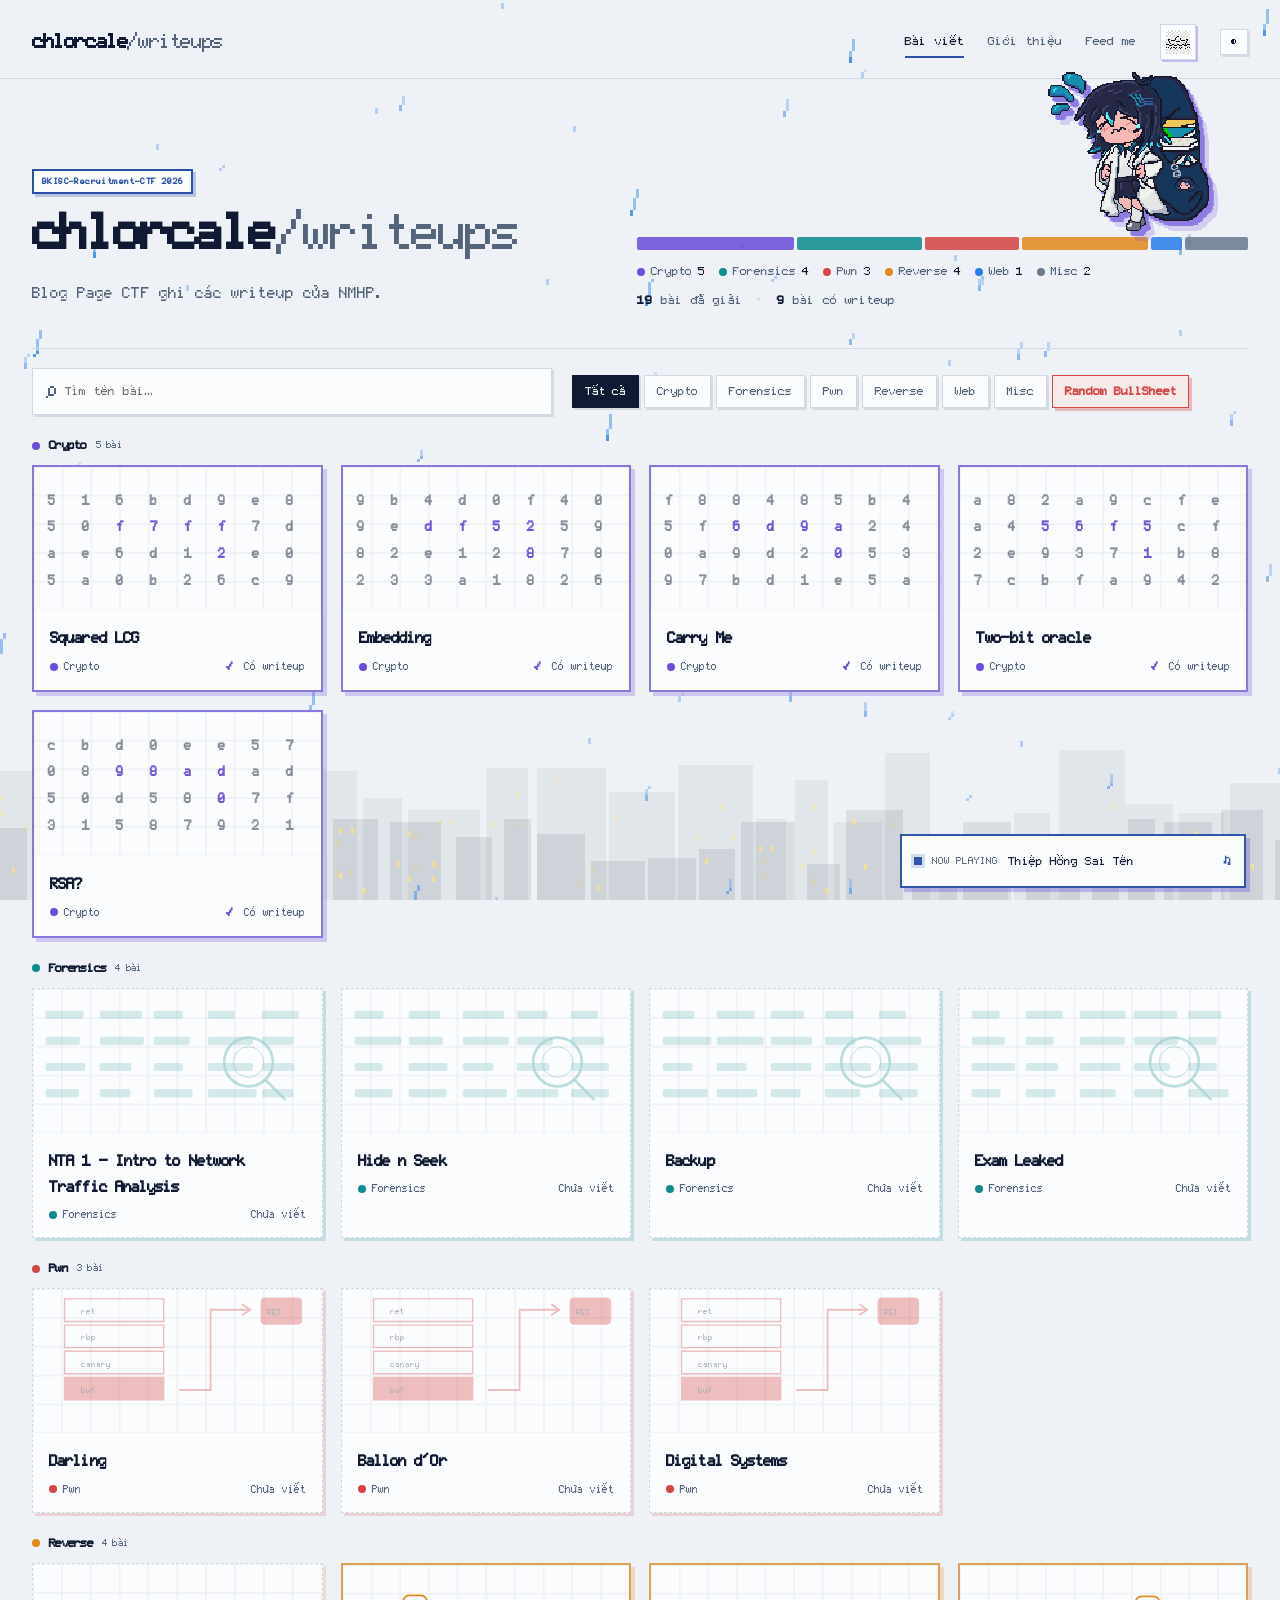
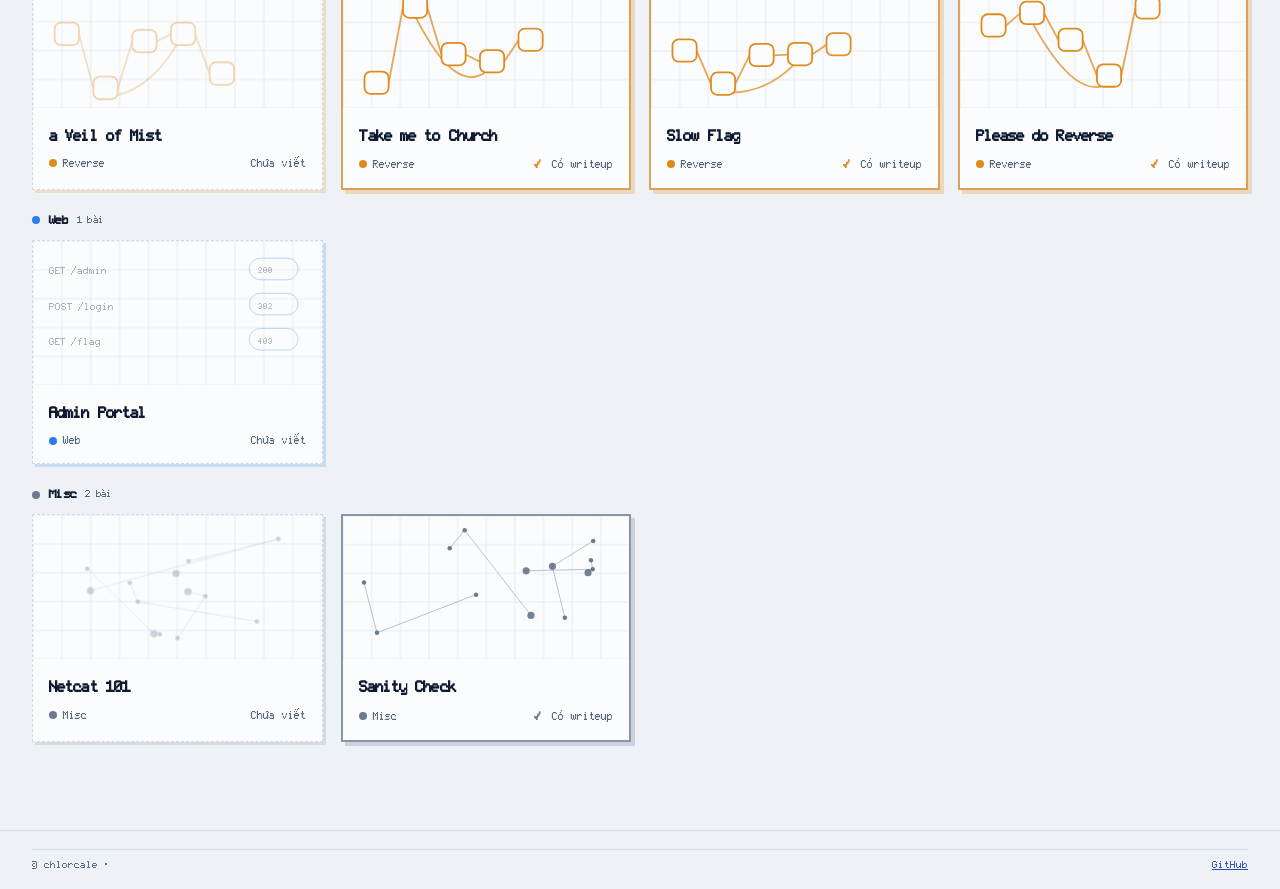
==== commit 13018ba9: "style.css fix" ====
--- a/index.html
+++ b/index.html
@@ -13,7 +13,7 @@
 <link rel="preconnect" href="https://fonts.googleapis.com">
 <link rel="preconnect" href="https://fonts.gstatic.com" crossorigin>
 <link rel="stylesheet" media="print" onload="this.media='all'" href="https://fonts.googleapis.com/css2?family=Barlow+Condensed:wght@600;700;800&family=Inter:wght@400;500;600;700&family=JetBrains+Mono:wght@400;600&family=Newsreader:ital,opsz,wght@0,6..72,400;0,6..72,600;1,6..72,400&display=swap&subset=vietnamese">
-<link rel="stylesheet" href="style.css?v=20261031-7">
+<link rel="stylesheet" href="style.css?v=20261031-8">
 </head>
 <body>
 <header class="top">
--- a/style.css
+++ b/style.css
@@ -162,6 +162,8 @@
 body.feedme-open .feedme-world .feed-cat-stage .feed-video-canvas.playing{object-fit:contain;transform:scale(1.7);transform-origin:center}
 body.feedme-open .feed-hotbar{position:absolute;z-index:5;left:50%;bottom:10px;margin:0;transform:translateX(-50%);padding:4px;gap:3px}
 body.feedme-open .feed-slot{width:clamp(34px,5vh,52px);height:clamp(34px,5vh,52px)}
+body.feedme-open .feed-hotbar{gap:clamp(5px,.7vw,10px);padding:clamp(6px,.7vw,10px)}
+body.feedme-open .feed-slot{width:clamp(51px,7.5vh,78px);height:clamp(51px,7.5vh,78px)}
 @media(max-width:700px){body.feedme-open>#app{padding:5px 12px 58px}.feedme-world .feed-cat-stage{width:clamp(207px,39vh,334px);height:clamp(207px,39vh,334px)}body.feedme-open .feed-hotbar{bottom:7px}}
 @media(max-height:680px) and (min-width:701px){body.feedme-open .feedme-world .feed-cat-stage{width:clamp(207px,35.65vh,288px);height:clamp(207px,35.65vh,288px)}}
 .melanie-sprite{left:18px;bottom:74px;width:clamp(122px,11vw,170px);opacity:.94}
